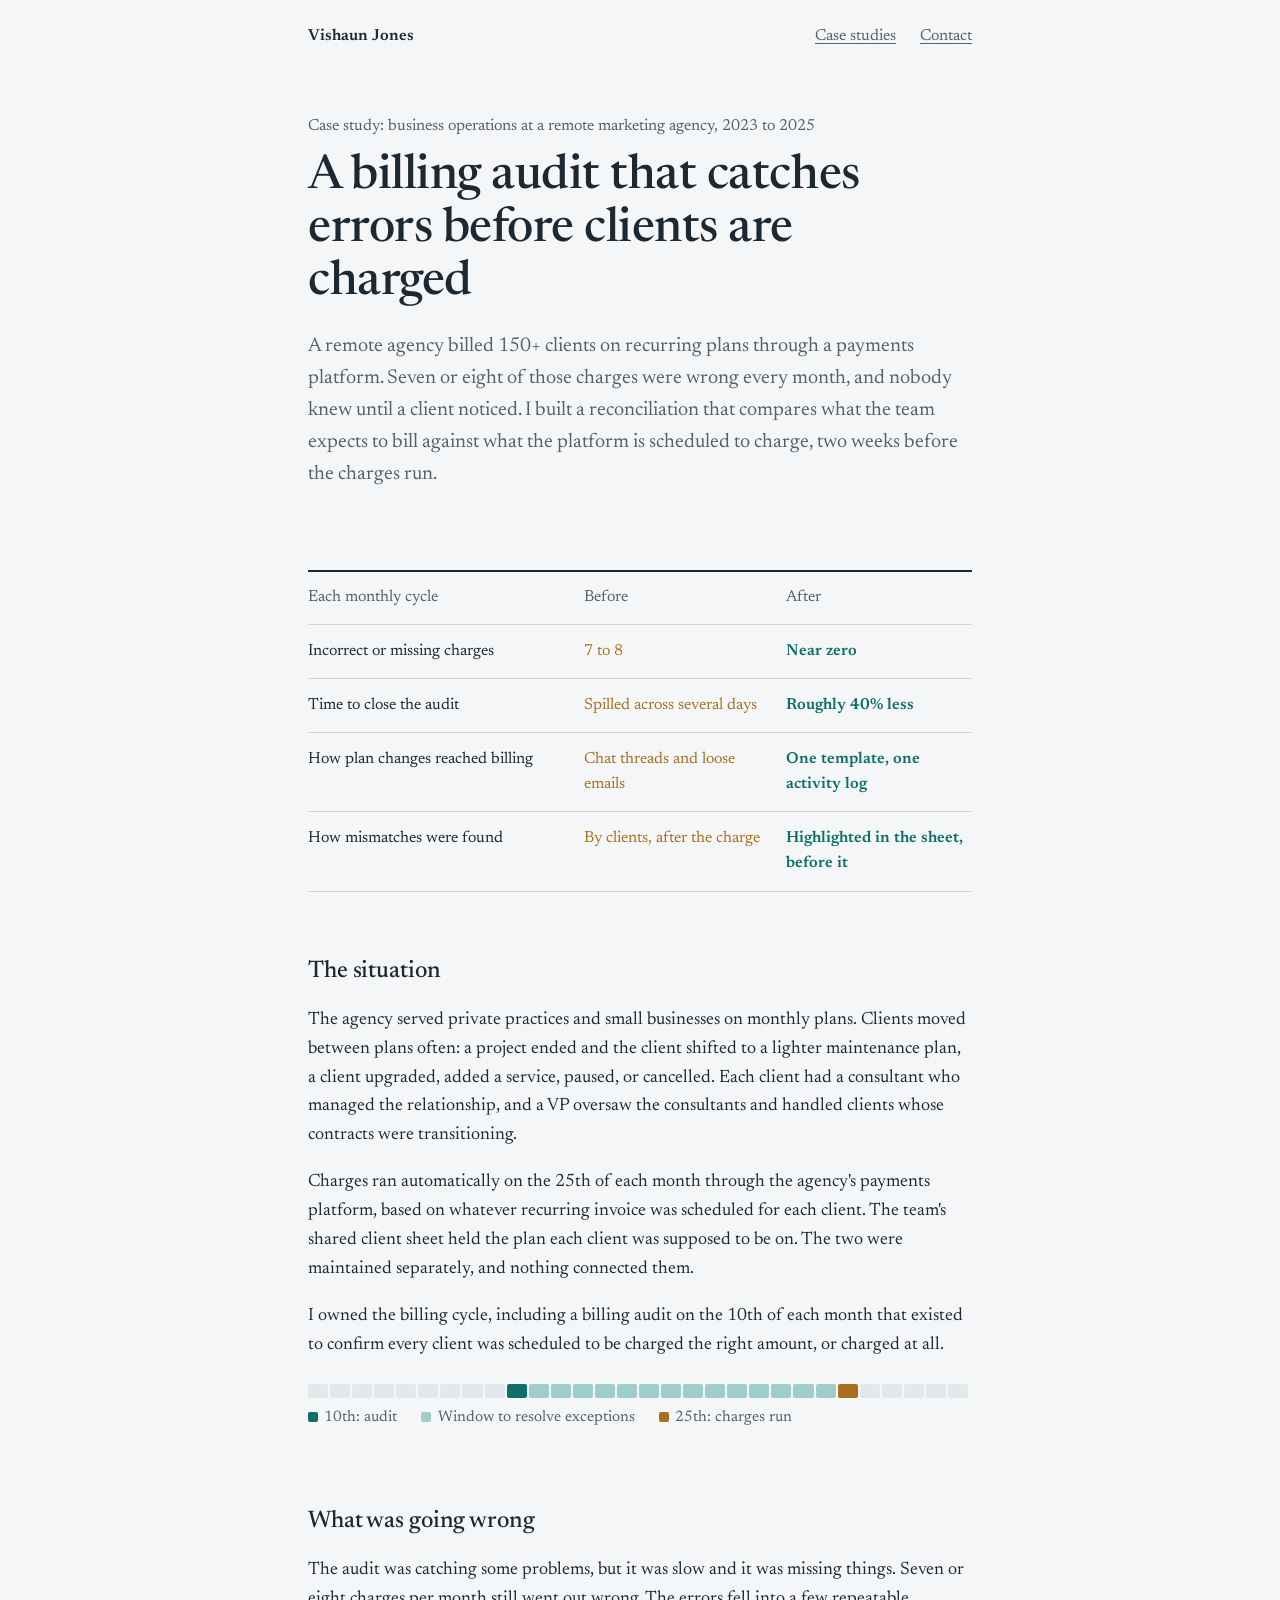
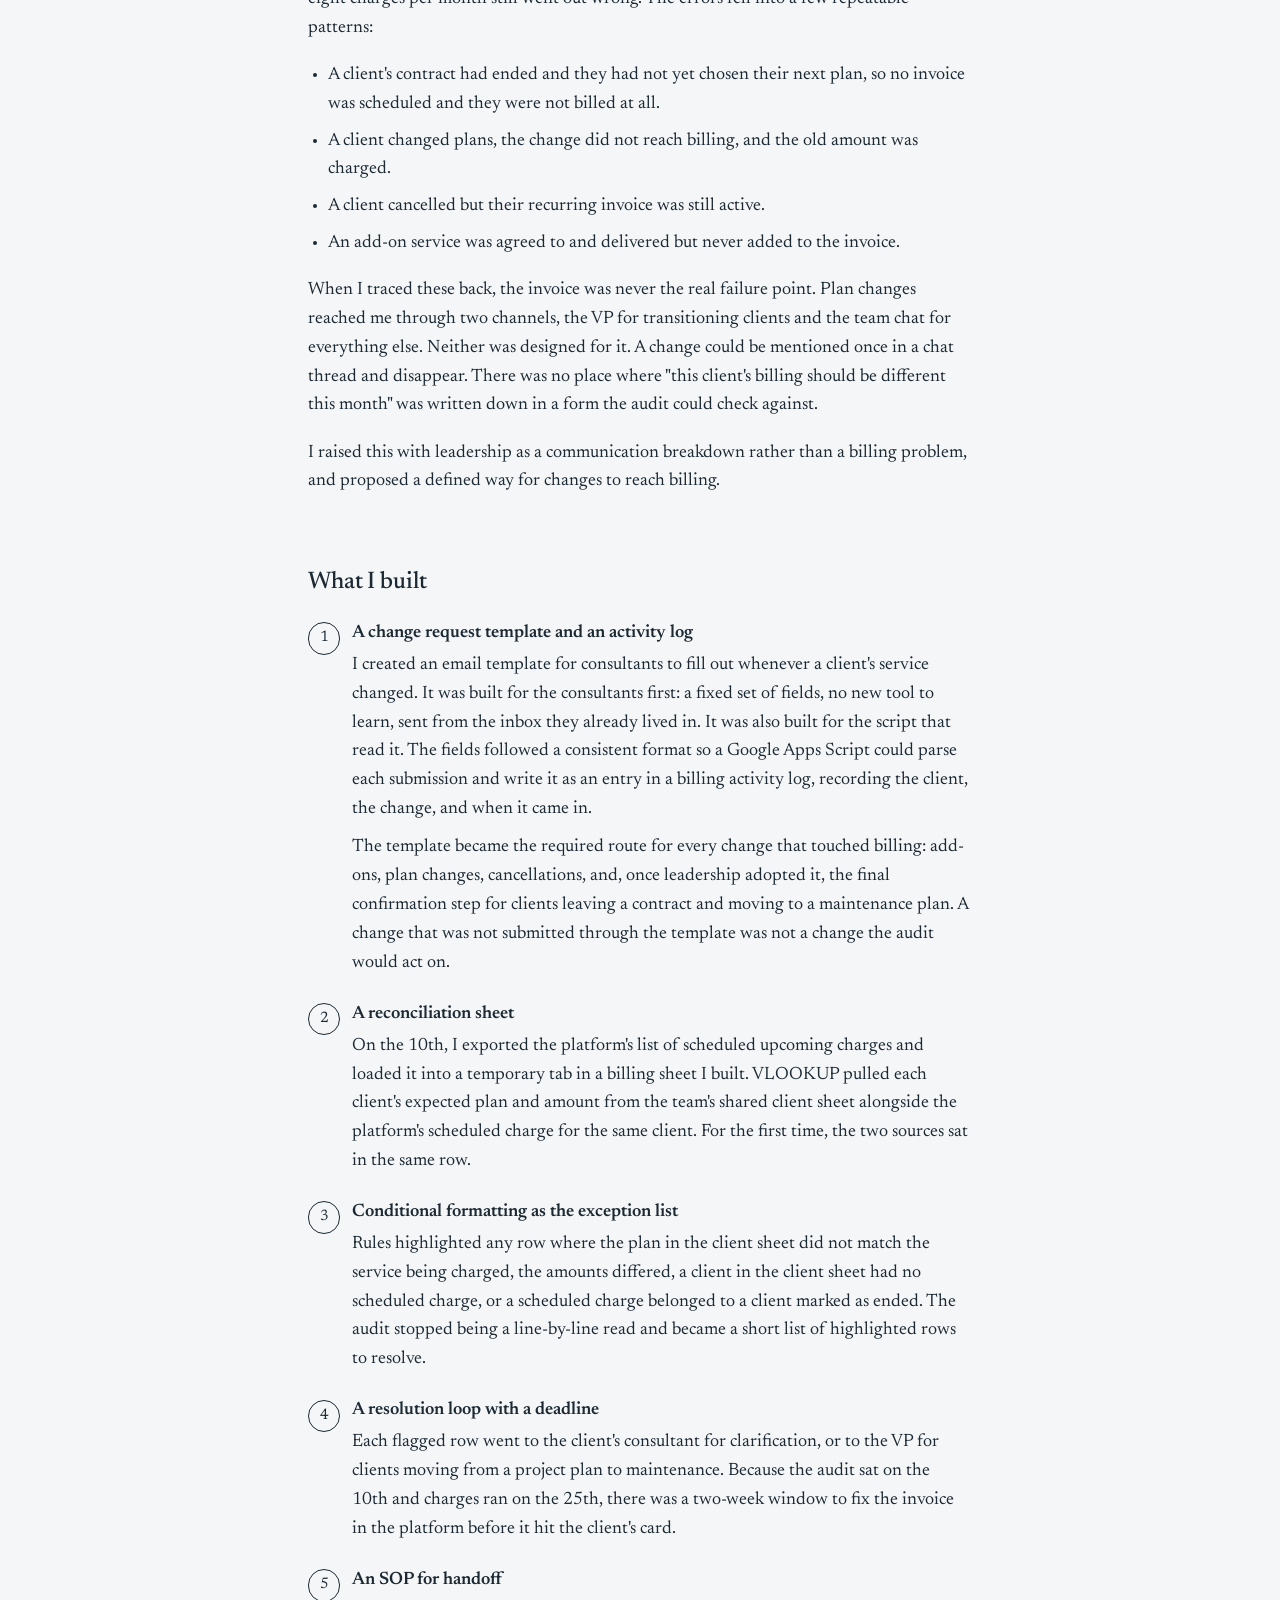
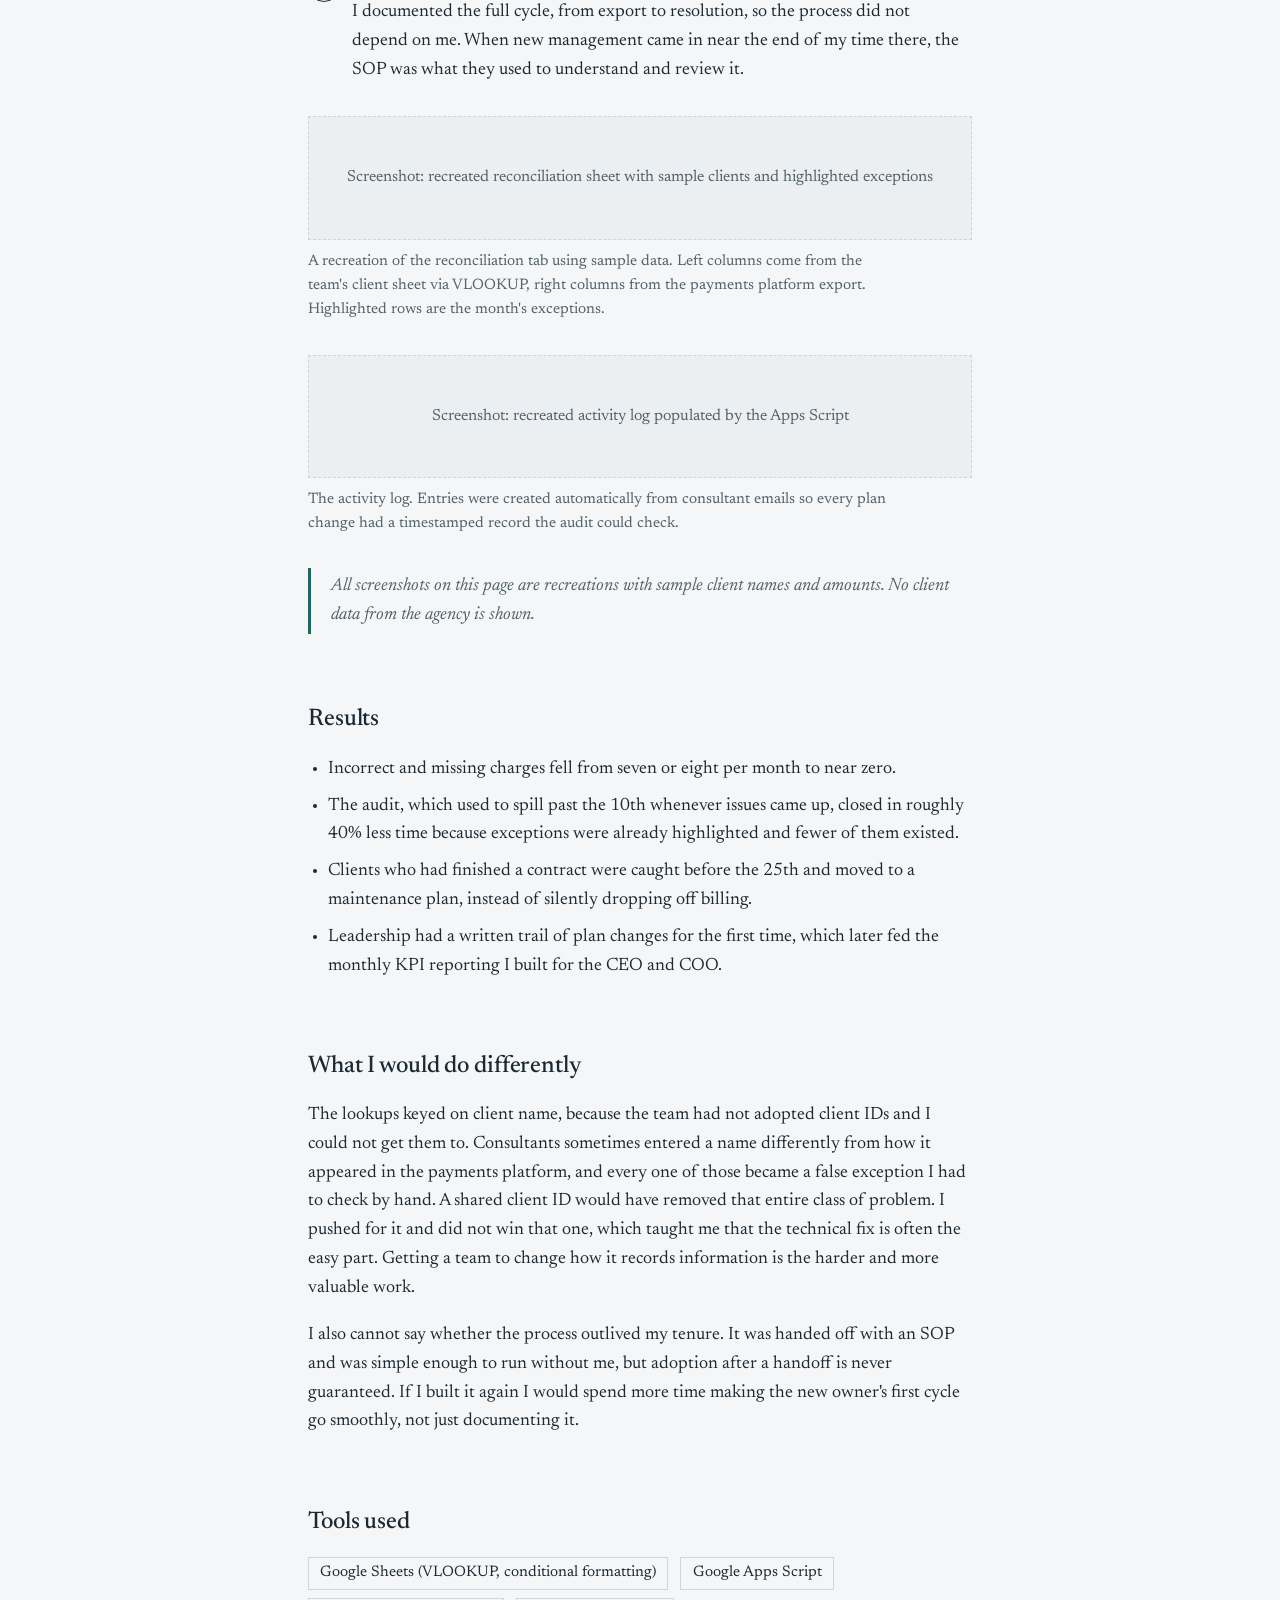
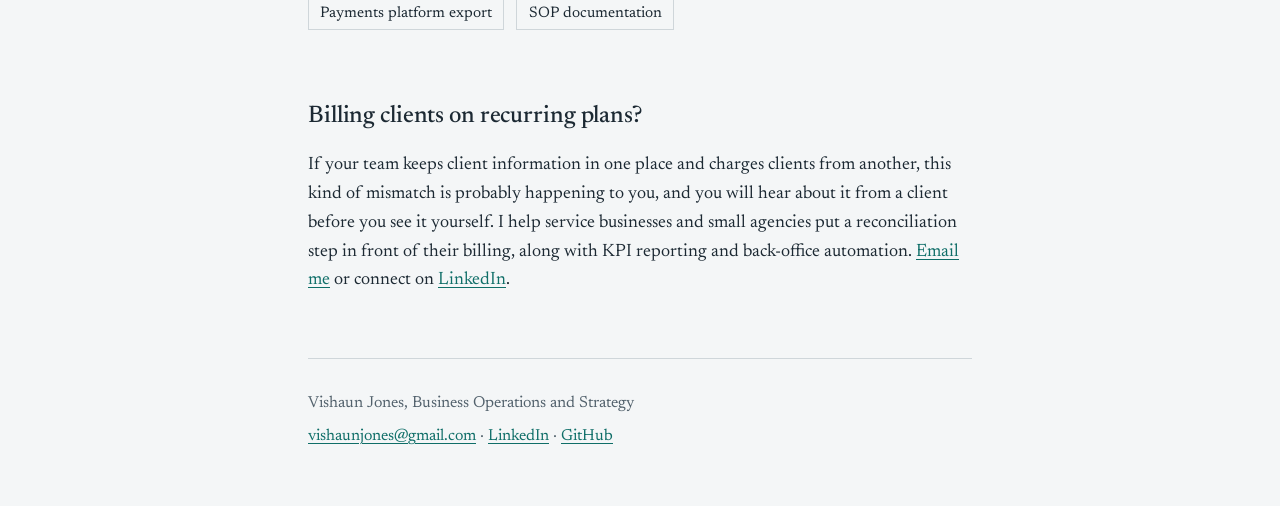
==== index.html @ 873c4aa6 "Add homepage via upload" ====
<!DOCTYPE html>
<html lang="en">
<head>
<meta charset="utf-8">
<meta name="viewport" content="width=device-width, initial-scale=1">
<title>A billing audit that catches errors before clients are charged | Vishaun Jones</title>
<meta name="description" content="How I built a monthly billing reconciliation for a remote agency with 150+ recurring clients, cutting invoice errors from seven or eight per cycle to near zero and shortening the audit by roughly 40%.">
<link rel="preconnect" href="https://fonts.googleapis.com">
<link rel="preconnect" href="https://fonts.gstatic.com" crossorigin>
<link href="https://fonts.googleapis.com/css2?family=Newsreader:ital,opsz,wght@0,6..72,400;0,6..72,500;0,6..72,600;1,6..72,400&display=swap" rel="stylesheet">
<style>
  :root {
    --paper: #f4f6f7;
    --ink: #1c2933;
    --ink-soft: #52616c;
    --rule: #cfd6da;
    --teal: #0f6e68;
    --amber: #a8701c;
    --measure: 66ch;
  }
  * { box-sizing: border-box; }
  html { background: var(--paper); }
  body {
    margin: 0; color: var(--ink);
    font-family: "Newsreader", Georgia, "Times New Roman", serif;
    font-size: 1.125rem; line-height: 1.6; -webkit-font-smoothing: antialiased;
  }
  a { color: var(--teal); text-decoration-thickness: 1px; text-underline-offset: 3px; }
  a:focus-visible { outline: 2px solid var(--teal); outline-offset: 3px; }
  .wrap { max-width: 44rem; margin: 0 auto; padding: 0 1.25rem; }

  header.site { display: flex; justify-content: space-between; align-items: baseline; padding: 1.5rem 0 0; font-size: 1rem; }
  header.site .name { font-weight: 600; color: var(--ink); text-decoration: none; }
  header.site nav a { margin-left: 1.25rem; color: var(--ink-soft); }

  .hero { padding: 4rem 0 2.5rem; }
  .hero .kicker { color: var(--ink-soft); margin: 0 0 .75rem; font-size: 1rem; }
  h1 { font-size: clamp(2rem, 5vw, 3rem); line-height: 1.1; font-weight: 500; letter-spacing: -0.01em; margin: 0 0 1.25rem; max-width: 20ch; }
  .hero .lede { font-size: 1.25rem; color: var(--ink-soft); margin: 0; max-width: var(--measure); }

  .ledger { border-top: 2px solid var(--ink); border-bottom: 1px solid var(--rule); margin: 2.5rem 0 3.5rem; font-size: 1rem; }
  .ledger .row { display: grid; grid-template-columns: 1.4fr 1fr 1fr; gap: 1rem; padding: .85rem 0; border-top: 1px solid var(--rule); }
  .ledger .row:first-child { border-top: 0; }
  .ledger .row:first-child > span { color: var(--ink-soft); }
  .ledger .row:not(:first-child) > span:nth-child(2) { color: var(--amber); }
  .ledger .row:not(:first-child) > span:nth-child(3) { color: var(--teal); font-weight: 600; }
  .ledger .row > span:nth-child(n+2) { font-variant-numeric: tabular-nums; }

  section { padding: 0 0 2.75rem; }
  h2 { font-size: 1.5rem; font-weight: 500; letter-spacing: -0.005em; margin: 0 0 1rem; padding-top: .25rem; }
  h3 { font-size: 1.15rem; font-weight: 600; margin: 1.5rem 0 .5rem; }
  p { margin: 0 0 1.15rem; max-width: var(--measure); }
  ul { margin: 0 0 1.15rem; padding-left: 1.25rem; max-width: var(--measure); }
  li { margin-bottom: .5rem; }

  /* Month calendar strip: the audit sits two weeks ahead of the charge date */
  .month { display: grid; grid-template-columns: repeat(30, 1fr); gap: 2px; margin: 1.5rem 0 .5rem; max-width: var(--measure); }
  .month span { height: 14px; background: #e3e8eb; border-radius: 2px; }
  .month span.audit { background: var(--teal); }
  .month span.fix { background: #9fcdc9; }
  .month span.charge { background: var(--amber); }
  .month-key { display: flex; gap: 1.5rem; font-size: .95rem; color: var(--ink-soft); margin-bottom: 1.5rem; flex-wrap: wrap; }
  .month-key i { display: inline-block; width: 10px; height: 10px; border-radius: 2px; margin-right: .4rem; vertical-align: middle; }

  .steps { counter-reset: step; list-style: none; padding: 0; max-width: var(--measure); }
  .steps li { counter-increment: step; position: relative; padding-left: 2.75rem; margin-bottom: 1.4rem; }
  .steps li::before {
    content: counter(step); position: absolute; left: 0; top: .2rem;
    width: 1.9rem; height: 1.9rem; border-radius: 50%;
    border: 1px solid var(--ink); color: var(--ink); font-size: .95rem;
    display: grid; place-items: center;
  }
  .steps li strong { display: block; font-weight: 600; margin-bottom: .2rem; }

  figure { margin: 2rem 0; max-width: 100%; }
  figure img { width: 100%; height: auto; border: 1px solid var(--rule); display: block; }
  figure .placeholder {
    border: 1px dashed var(--rule); background: #eceff1; color: var(--ink-soft);
    padding: 3rem 1.5rem; text-align: center; font-size: 1rem;
  }
  figcaption { font-size: .95rem; color: var(--ink-soft); margin-top: .6rem; max-width: var(--measure); }

  aside.note { border-left: 3px solid var(--teal); padding: .25rem 0 .25rem 1.25rem; color: var(--ink-soft); font-style: italic; margin: 0 0 1.15rem; max-width: var(--measure); }

  .tools { display: flex; flex-wrap: wrap; gap: .5rem .75rem; padding: 0; list-style: none; }
  .tools li { border: 1px solid var(--rule); padding: .2rem .7rem; font-size: .95rem; margin: 0; }

  footer.site { border-top: 1px solid var(--rule); padding: 2rem 0 3rem; font-size: 1rem; color: var(--ink-soft); }
  footer.site p { margin-bottom: .5rem; }

  @media (max-width: 560px) {
    .ledger .row { grid-template-columns: 1fr; gap: .15rem; }
    .ledger .row:first-child { display: none; }
    .ledger .row > span:nth-child(2)::before { content: "Before: "; color: var(--ink-soft); }
    .ledger .row > span:nth-child(3)::before { content: "After: "; color: var(--ink-soft); font-weight: 400; }
  }
  @media (prefers-reduced-motion: reduce) { * { transition: none !important; } }
</style>
</head>
<body>
<div class="wrap">

  <header class="site">
    <a class="name" href="/">Vishaun Jones</a>
    <nav>
      <a href="/case-studies/">Case studies</a>
      <a href="mailto:vishaunjones@gmail.com">Contact</a>
    </nav>
  </header>

  <main>
    <div class="hero">
      <p class="kicker">Case study: business operations at a remote marketing agency, 2023 to 2025</p>
      <h1>A billing audit that catches errors before clients are charged</h1>
      <p class="lede">A remote agency billed 150+ clients on recurring plans through a payments platform. Seven or eight of those charges were wrong every month, and nobody knew until a client noticed. I built a reconciliation that compares what the team expects to bill against what the platform is scheduled to charge, two weeks before the charges run.</p>
    </div>

    <div class="ledger" aria-label="Before and after summary">
      <div class="row"><span>Each monthly cycle</span><span>Before</span><span>After</span></div>
      <div class="row"><span>Incorrect or missing charges</span><span>7 to 8</span><span>Near zero</span></div>
      <div class="row"><span>Time to close the audit</span><span>Spilled across several days</span><span>Roughly 40% less</span></div>
      <div class="row"><span>How plan changes reached billing</span><span>Chat threads and loose emails</span><span>One template, one activity log</span></div>
      <div class="row"><span>How mismatches were found</span><span>By clients, after the charge</span><span>Highlighted in the sheet, before it</span></div>
    </div>

    <section id="context">
      <h2>The situation</h2>
      <p>The agency served private practices and small businesses on monthly plans. Clients moved between plans often: a project ended and the client shifted to a lighter maintenance plan, a client upgraded, added a service, paused, or cancelled. Each client had a consultant who managed the relationship, and a VP oversaw the consultants and handled clients whose contracts were transitioning.</p>
      <p>Charges ran automatically on the 25th of each month through the agency's payments platform, based on whatever recurring invoice was scheduled for each client. The team's shared client sheet held the plan each client was supposed to be on. The two were maintained separately, and nothing connected them.</p>
      <p>I owned the billing cycle, including a billing audit on the 10th of each month that existed to confirm every client was scheduled to be charged the right amount, or charged at all.</p>

      <div class="month" aria-hidden="true">
        <span></span><span></span><span></span><span></span><span></span><span></span><span></span><span></span><span></span>
        <span class="audit"></span>
        <span class="fix"></span><span class="fix"></span><span class="fix"></span><span class="fix"></span><span class="fix"></span><span class="fix"></span><span class="fix"></span><span class="fix"></span><span class="fix"></span><span class="fix"></span><span class="fix"></span><span class="fix"></span><span class="fix"></span><span class="fix"></span>
        <span class="charge"></span>
        <span></span><span></span><span></span><span></span><span></span>
      </div>
      <div class="month-key">
        <span><i style="background:var(--teal)"></i>10th: audit</span>
        <span><i style="background:#9fcdc9"></i>Window to resolve exceptions</span>
        <span><i style="background:var(--amber)"></i>25th: charges run</span>
      </div>
    </section>

    <section id="problem">
      <h2>What was going wrong</h2>
      <p>The audit was catching some problems, but it was slow and it was missing things. Seven or eight charges per month still went out wrong. The errors fell into a few repeatable patterns:</p>
      <ul>
        <li>A client's contract had ended and they had not yet chosen their next plan, so no invoice was scheduled and they were not billed at all.</li>
        <li>A client changed plans, the change did not reach billing, and the old amount was charged.</li>
        <li>A client cancelled but their recurring invoice was still active.</li>
        <li>An add-on service was agreed to and delivered but never added to the invoice.</li>
      </ul>
      <p>When I traced these back, the invoice was never the real failure point. Plan changes reached me through two channels, the VP for transitioning clients and the team chat for everything else. Neither was designed for it. A change could be mentioned once in a chat thread and disappear. There was no place where "this client's billing should be different this month" was written down in a form the audit could check against.</p>
      <p>I raised this with leadership as a communication breakdown rather than a billing problem, and proposed a defined way for changes to reach billing.</p>
    </section>

    <section id="approach">
      <h2>What I built</h2>
      <ol class="steps">
        <li>
          <strong>A change request template and an activity log</strong>
          I created an email template for consultants to fill out whenever a client's service changed. It was built for the consultants first: a fixed set of fields, no new tool to learn, sent from the inbox they already lived in. It was also built for the script that read it. The fields followed a consistent format so a Google Apps Script could parse each submission and write it as an entry in a billing activity log, recording the client, the change, and when it came in.
          <p style="margin-top:.6rem">The template became the required route for every change that touched billing: add-ons, plan changes, cancellations, and, once leadership adopted it, the final confirmation step for clients leaving a contract and moving to a maintenance plan. A change that was not submitted through the template was not a change the audit would act on.</p>
        </li>
        <li>
          <strong>A reconciliation sheet</strong>
          On the 10th, I exported the platform's list of scheduled upcoming charges and loaded it into a temporary tab in a billing sheet I built. VLOOKUP pulled each client's expected plan and amount from the team's shared client sheet alongside the platform's scheduled charge for the same client. For the first time, the two sources sat in the same row.
        </li>
        <li>
          <strong>Conditional formatting as the exception list</strong>
          Rules highlighted any row where the plan in the client sheet did not match the service being charged, the amounts differed, a client in the client sheet had no scheduled charge, or a scheduled charge belonged to a client marked as ended. The audit stopped being a line-by-line read and became a short list of highlighted rows to resolve.
        </li>
        <li>
          <strong>A resolution loop with a deadline</strong>
          Each flagged row went to the client's consultant for clarification, or to the VP for clients moving from a project plan to maintenance. Because the audit sat on the 10th and charges ran on the 25th, there was a two-week window to fix the invoice in the platform before it hit the client's card.
        </li>
        <li>
          <strong>An SOP for handoff</strong>
          I documented the full cycle, from export to resolution, so the process did not depend on me. When new management came in near the end of my time there, the SOP was what they used to understand and review it.
        </li>
      </ol>

      <figure>
        <!-- Replace the placeholder div with: <img src="images/reconciliation-sheet.png" alt="Recreated billing reconciliation sheet showing expected plan and amount beside the scheduled charge, with three mismatched rows highlighted"> -->
        <div class="placeholder">Screenshot: recreated reconciliation sheet with sample clients and highlighted exceptions</div>
        <figcaption>A recreation of the reconciliation tab using sample data. Left columns come from the team's client sheet via VLOOKUP, right columns from the payments platform export. Highlighted rows are the month's exceptions.</figcaption>
      </figure>

      <figure>
        <!-- Replace the placeholder div with: <img src="images/activity-log.png" alt="Recreated billing activity log with entries generated from consultant emails"> -->
        <div class="placeholder">Screenshot: recreated activity log populated by the Apps Script</div>
        <figcaption>The activity log. Entries were created automatically from consultant emails so every plan change had a timestamped record the audit could check.</figcaption>
      </figure>

      <aside class="note">All screenshots on this page are recreations with sample client names and amounts. No client data from the agency is shown.</aside>
    </section>

    <section id="results">
      <h2>Results</h2>
      <ul>
        <li>Incorrect and missing charges fell from seven or eight per month to near zero.</li>
        <li>The audit, which used to spill past the 10th whenever issues came up, closed in roughly 40% less time because exceptions were already highlighted and fewer of them existed.</li>
        <li>Clients who had finished a contract were caught before the 25th and moved to a maintenance plan, instead of silently dropping off billing.</li>
        <li>Leadership had a written trail of plan changes for the first time, which later fed the monthly KPI reporting I built for the CEO and COO.</li>
      </ul>
    </section>

    <section id="lessons">
      <h2>What I would do differently</h2>
      <p>The lookups keyed on client name, because the team had not adopted client IDs and I could not get them to. Consultants sometimes entered a name differently from how it appeared in the payments platform, and every one of those became a false exception I had to check by hand. A shared client ID would have removed that entire class of problem. I pushed for it and did not win that one, which taught me that the technical fix is often the easy part. Getting a team to change how it records information is the harder and more valuable work.</p>
      <p>I also cannot say whether the process outlived my tenure. It was handed off with an SOP and was simple enough to run without me, but adoption after a handoff is never guaranteed. If I built it again I would spend more time making the new owner's first cycle go smoothly, not just documenting it.</p>
    </section>

    <section id="tools">
      <h2>Tools used</h2>
      <ul class="tools">
        <li>Google Sheets (VLOOKUP, conditional formatting)</li>
        <li>Google Apps Script</li>
        <li>Payments platform export</li>
        <li>SOP documentation</li>
      </ul>
    </section>

    <section id="apply">
      <h2>Billing clients on recurring plans?</h2>
      <p>If your team keeps client information in one place and charges clients from another, this kind of mismatch is probably happening to you, and you will hear about it from a client before you see it yourself. I help service businesses and small agencies put a reconciliation step in front of their billing, along with KPI reporting and back-office automation. <a href="mailto:vishaunjones@gmail.com">Email me</a> or connect on <a href="https://linkedin.com/in/vishaunjones">LinkedIn</a>.</p>
    </section>
  </main>

  <footer class="site">
    <p>Vishaun Jones, Business Operations and Strategy</p>
    <p><a href="mailto:vishaunjones@gmail.com">vishaunjones@gmail.com</a> &middot; <a href="https://linkedin.com/in/vishaunjones">LinkedIn</a> &middot; <a href="https://github.com/vishaunj">GitHub</a></p>
  </footer>

</div>
</body>
</html>
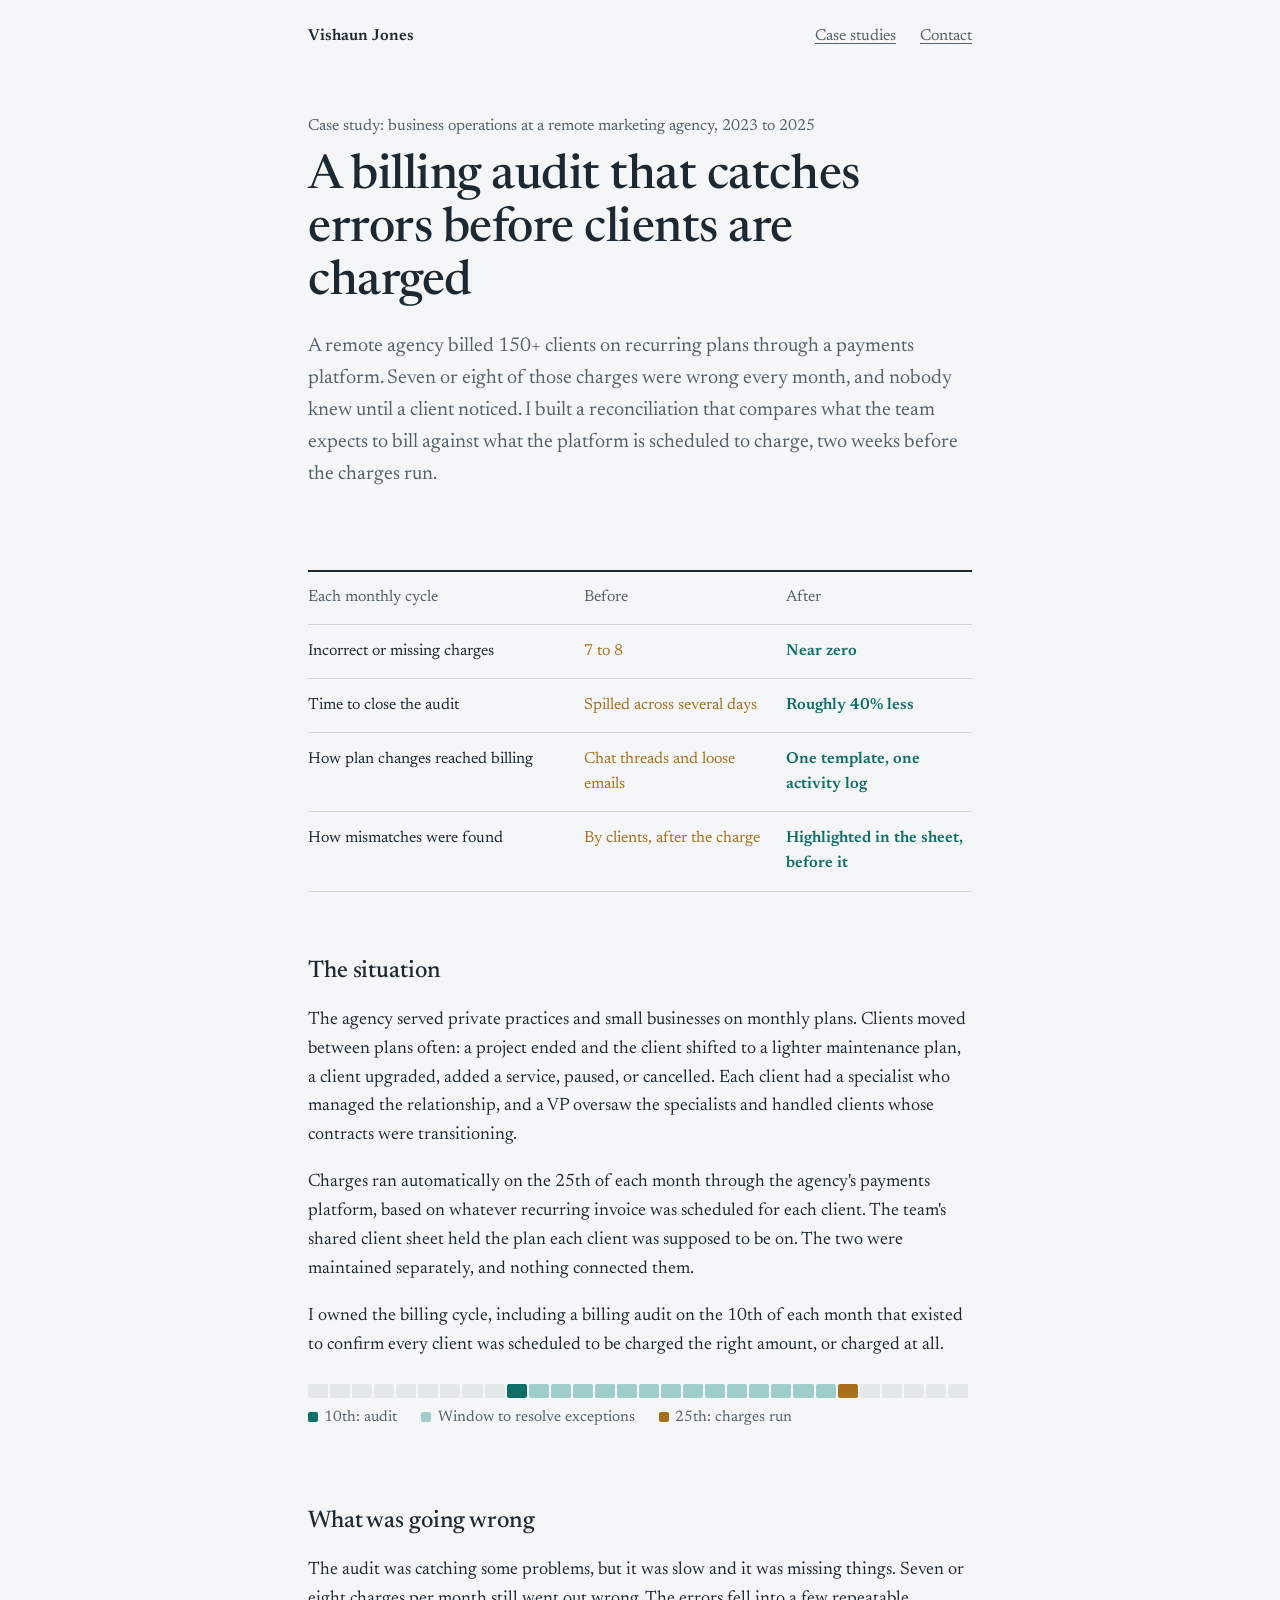
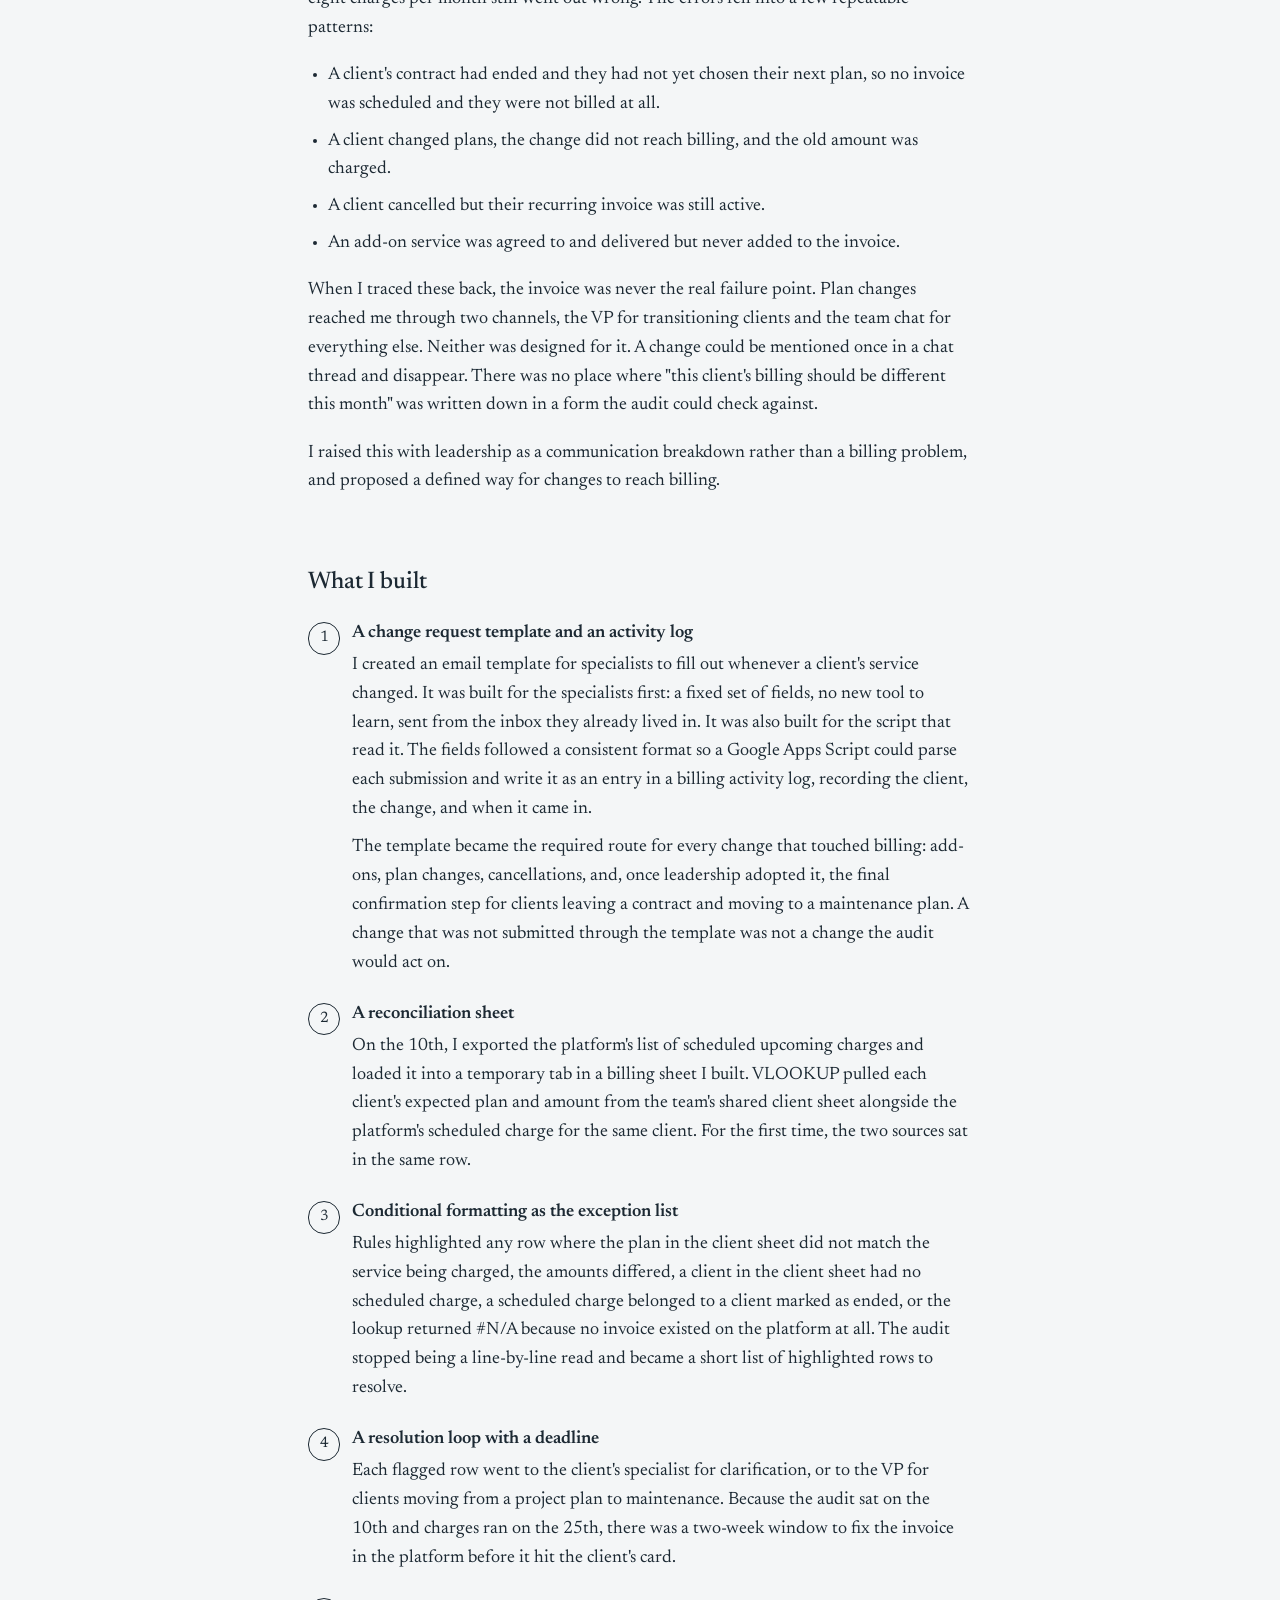
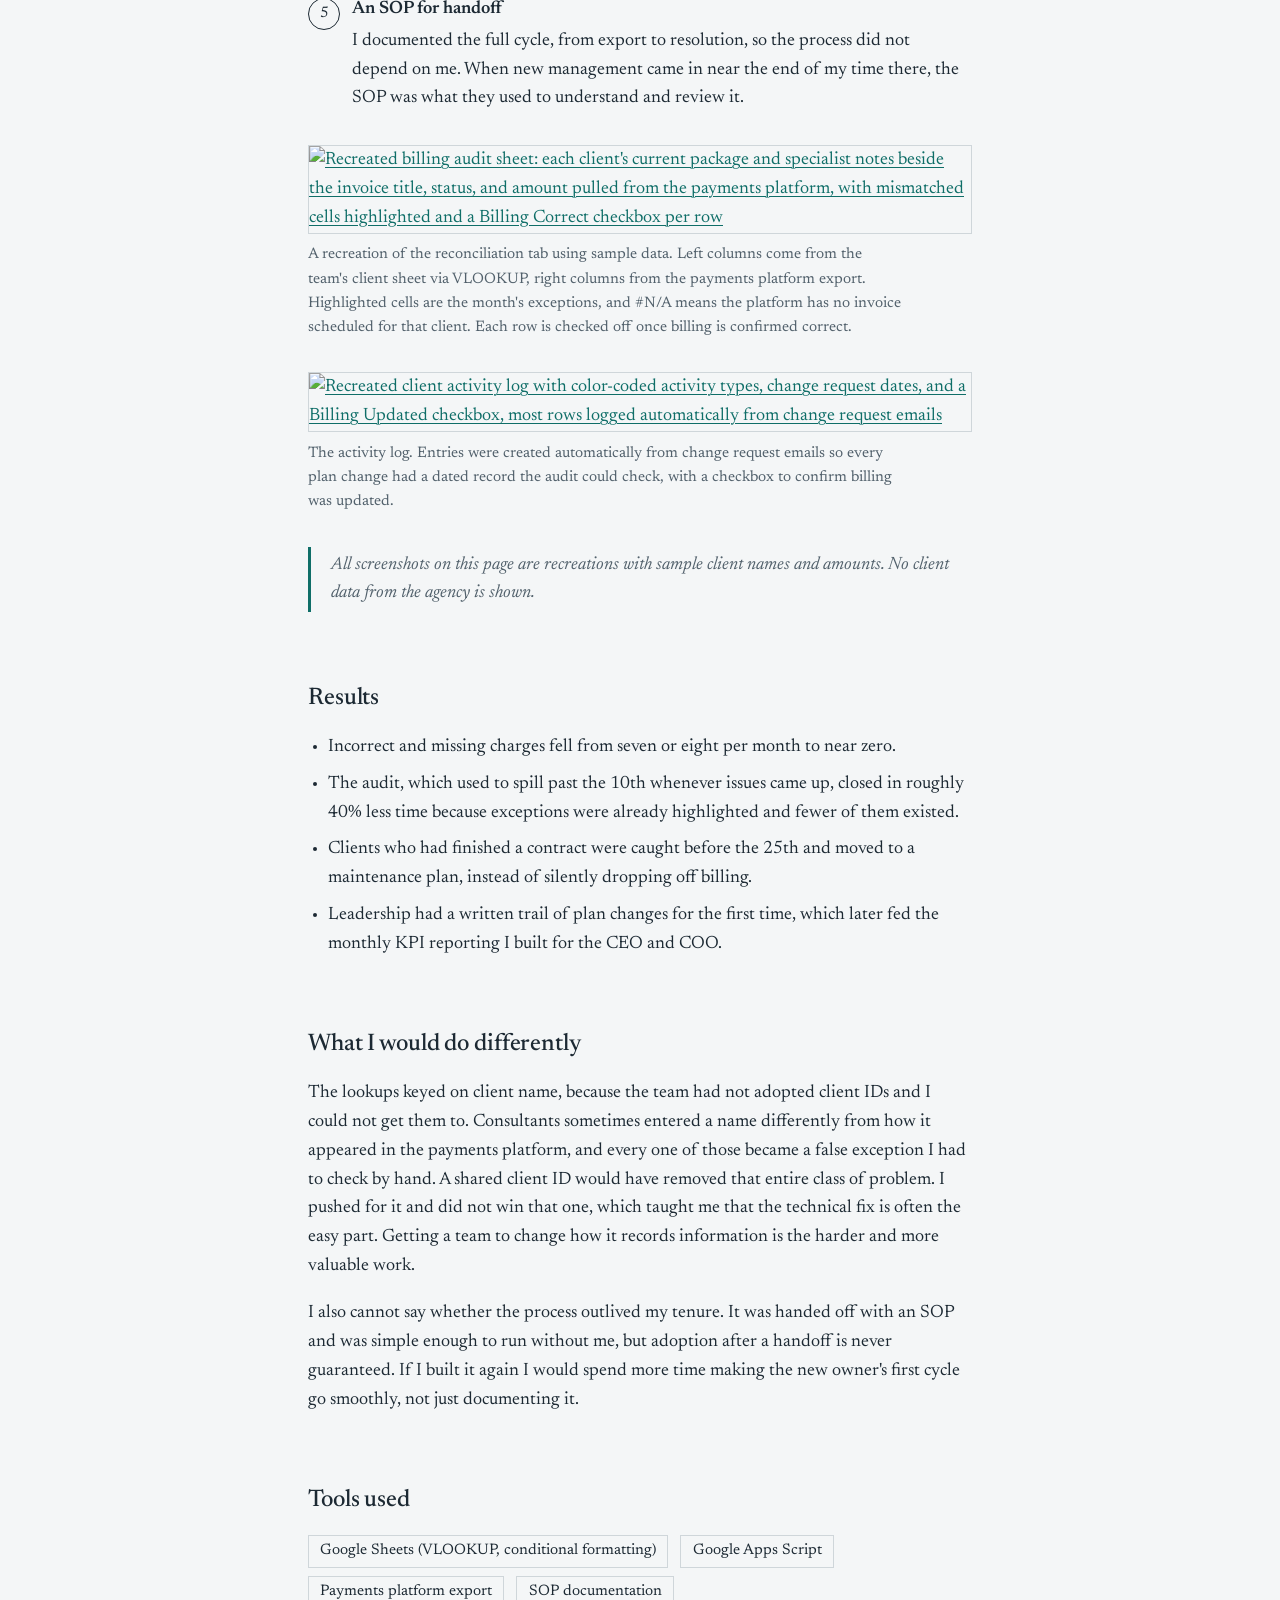
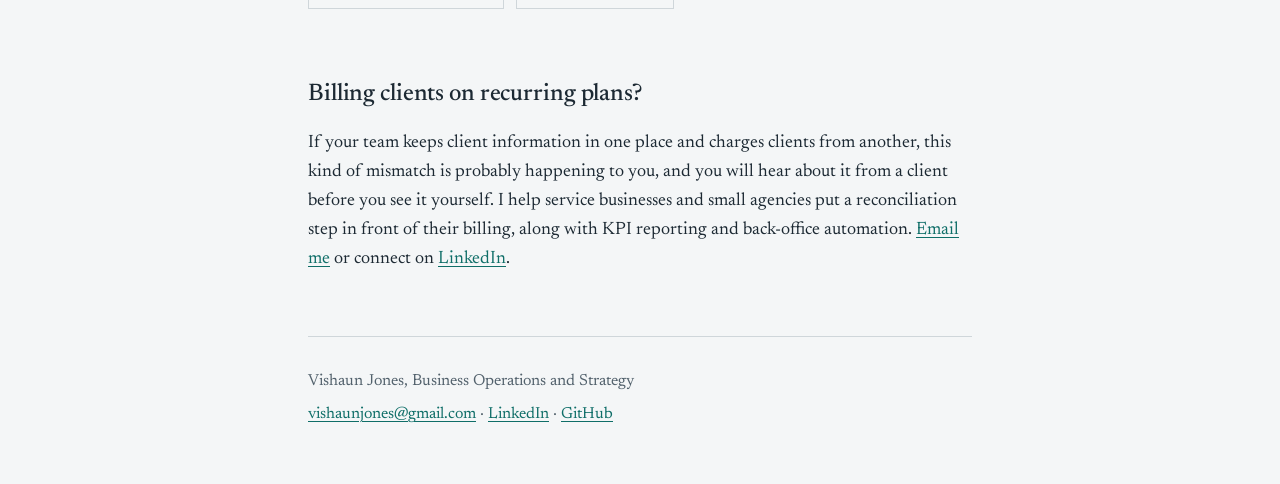
==== commit e4d0077d: "Update case study with screenshots" ====
--- a/index.html
+++ b/index.html
@@ -73,7 +73,7 @@
   .steps li strong { display: block; font-weight: 600; margin-bottom: .2rem; }
 
   figure { margin: 2rem 0; max-width: 100%; }
-  figure img { width: 100%; height: auto; border: 1px solid var(--rule); display: block; }
+  figure a { display:block; } figure img { width: 100%; height: auto; border: 1px solid var(--rule); display: block; }
   figure .placeholder {
     border: 1px dashed var(--rule); background: #eceff1; color: var(--ink-soft);
     padding: 3rem 1.5rem; text-align: center; font-size: 1rem;
@@ -125,7 +125,7 @@
 
     <section id="context">
       <h2>The situation</h2>
-      <p>The agency served private practices and small businesses on monthly plans. Clients moved between plans often: a project ended and the client shifted to a lighter maintenance plan, a client upgraded, added a service, paused, or cancelled. Each client had a consultant who managed the relationship, and a VP oversaw the consultants and handled clients whose contracts were transitioning.</p>
+      <p>The agency served private practices and small businesses on monthly plans. Clients moved between plans often: a project ended and the client shifted to a lighter maintenance plan, a client upgraded, added a service, paused, or cancelled. Each client had a specialist who managed the relationship, and a VP oversaw the specialists and handled clients whose contracts were transitioning.</p>
       <p>Charges ran automatically on the 25th of each month through the agency's payments platform, based on whatever recurring invoice was scheduled for each client. The team's shared client sheet held the plan each client was supposed to be on. The two were maintained separately, and nothing connected them.</p>
       <p>I owned the billing cycle, including a billing audit on the 10th of each month that existed to confirm every client was scheduled to be charged the right amount, or charged at all.</p>
 
@@ -161,7 +161,7 @@
       <ol class="steps">
         <li>
           <strong>A change request template and an activity log</strong>
-          I created an email template for consultants to fill out whenever a client's service changed. It was built for the consultants first: a fixed set of fields, no new tool to learn, sent from the inbox they already lived in. It was also built for the script that read it. The fields followed a consistent format so a Google Apps Script could parse each submission and write it as an entry in a billing activity log, recording the client, the change, and when it came in.
+          I created an email template for specialists to fill out whenever a client's service changed. It was built for the specialists first: a fixed set of fields, no new tool to learn, sent from the inbox they already lived in. It was also built for the script that read it. The fields followed a consistent format so a Google Apps Script could parse each submission and write it as an entry in a billing activity log, recording the client, the change, and when it came in.
           <p style="margin-top:.6rem">The template became the required route for every change that touched billing: add-ons, plan changes, cancellations, and, once leadership adopted it, the final confirmation step for clients leaving a contract and moving to a maintenance plan. A change that was not submitted through the template was not a change the audit would act on.</p>
         </li>
         <li>
@@ -170,11 +170,11 @@
         </li>
         <li>
           <strong>Conditional formatting as the exception list</strong>
-          Rules highlighted any row where the plan in the client sheet did not match the service being charged, the amounts differed, a client in the client sheet had no scheduled charge, or a scheduled charge belonged to a client marked as ended. The audit stopped being a line-by-line read and became a short list of highlighted rows to resolve.
+          Rules highlighted any row where the plan in the client sheet did not match the service being charged, the amounts differed, a client in the client sheet had no scheduled charge, a scheduled charge belonged to a client marked as ended, or the lookup returned #N/A because no invoice existed on the platform at all. The audit stopped being a line-by-line read and became a short list of highlighted rows to resolve.
         </li>
         <li>
           <strong>A resolution loop with a deadline</strong>
-          Each flagged row went to the client's consultant for clarification, or to the VP for clients moving from a project plan to maintenance. Because the audit sat on the 10th and charges ran on the 25th, there was a two-week window to fix the invoice in the platform before it hit the client's card.
+          Each flagged row went to the client's specialist for clarification, or to the VP for clients moving from a project plan to maintenance. Because the audit sat on the 10th and charges ran on the 25th, there was a two-week window to fix the invoice in the platform before it hit the client's card.
         </li>
         <li>
           <strong>An SOP for handoff</strong>
@@ -183,15 +183,13 @@
       </ol>
 
       <figure>
-        <!-- Replace the placeholder div with: <img src="images/reconciliation-sheet.png" alt="Recreated billing reconciliation sheet showing expected plan and amount beside the scheduled charge, with three mismatched rows highlighted"> -->
-        <div class="placeholder">Screenshot: recreated reconciliation sheet with sample clients and highlighted exceptions</div>
-        <figcaption>A recreation of the reconciliation tab using sample data. Left columns come from the team's client sheet via VLOOKUP, right columns from the payments platform export. Highlighted rows are the month's exceptions.</figcaption>
+        <a href="images/reconciliation-sheet.png" target="_blank" rel="noopener"><img src="images/reconciliation-sheet.png" alt="Recreated billing audit sheet: each client's current package and specialist notes beside the invoice title, status, and amount pulled from the payments platform, with mismatched cells highlighted and a Billing Correct checkbox per row"></a>
+        <figcaption>A recreation of the reconciliation tab using sample data. Left columns come from the team's client sheet via VLOOKUP, right columns from the payments platform export. Highlighted cells are the month's exceptions, and #N/A means the platform has no invoice scheduled for that client. Each row is checked off once billing is confirmed correct.</figcaption>
       </figure>
 
       <figure>
-        <!-- Replace the placeholder div with: <img src="images/activity-log.png" alt="Recreated billing activity log with entries generated from consultant emails"> -->
-        <div class="placeholder">Screenshot: recreated activity log populated by the Apps Script</div>
-        <figcaption>The activity log. Entries were created automatically from consultant emails so every plan change had a timestamped record the audit could check.</figcaption>
+        <a href="images/activity-log.png" target="_blank" rel="noopener"><img src="images/activity-log.png" alt="Recreated client activity log with color-coded activity types, change request dates, and a Billing Updated checkbox, most rows logged automatically from change request emails"></a>
+        <figcaption>The activity log. Entries were created automatically from change request emails so every plan change had a dated record the audit could check, with a checkbox to confirm billing was updated.</figcaption>
       </figure>
 
       <aside class="note">All screenshots on this page are recreations with sample client names and amounts. No client data from the agency is shown.</aside>
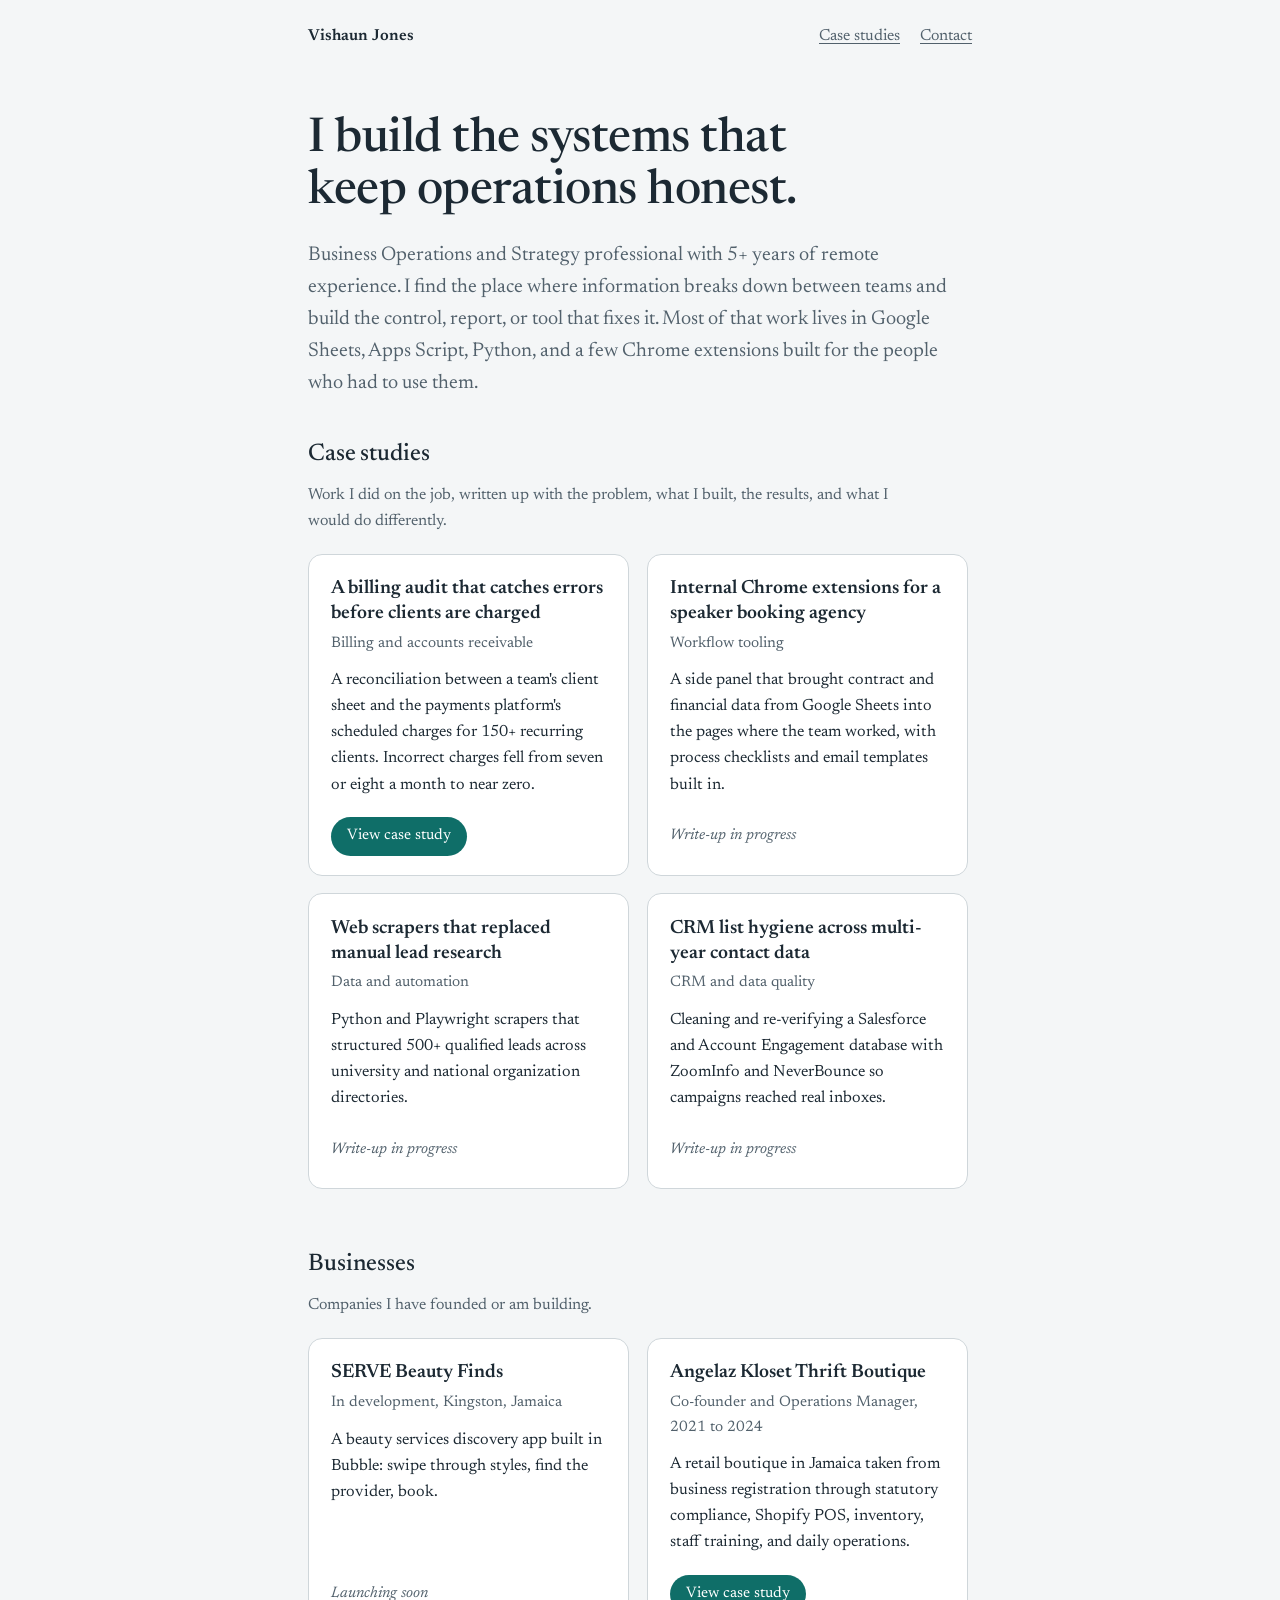
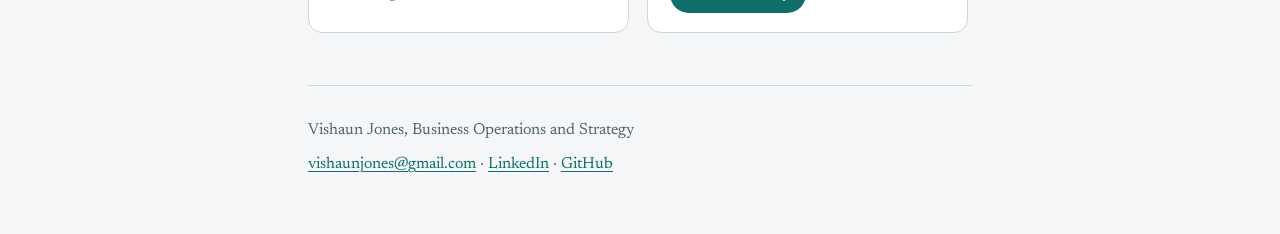
==== commit d745b1a4: "Add updated index file and universal css file" ====
--- a/index.html
+++ b/index.html
@@ -1,237 +1,38 @@
 <!DOCTYPE html>
 <html lang="en">
 <head>
-<meta charset="utf-8">
-<meta name="viewport" content="width=device-width, initial-scale=1">
-<title>A billing audit that catches errors before clients are charged | Vishaun Jones</title>
-<meta name="description" content="How I built a monthly billing reconciliation for a remote agency with 150+ recurring clients, cutting invoice errors from seven or eight per cycle to near zero and shortening the audit by roughly 40%.">
-<link rel="preconnect" href="https://fonts.googleapis.com">
-<link rel="preconnect" href="https://fonts.gstatic.com" crossorigin>
-<link href="https://fonts.googleapis.com/css2?family=Newsreader:ital,opsz,wght@0,6..72,400;0,6..72,500;0,6..72,600;1,6..72,400&display=swap" rel="stylesheet">
-<style>
-  :root {
-    --paper: #f4f6f7;
-    --ink: #1c2933;
-    --ink-soft: #52616c;
-    --rule: #cfd6da;
-    --teal: #0f6e68;
-    --amber: #a8701c;
-    --measure: 66ch;
-  }
-  * { box-sizing: border-box; }
-  html { background: var(--paper); }
-  body {
-    margin: 0; color: var(--ink);
-    font-family: "Newsreader", Georgia, "Times New Roman", serif;
-    font-size: 1.125rem; line-height: 1.6; -webkit-font-smoothing: antialiased;
-  }
-  a { color: var(--teal); text-decoration-thickness: 1px; text-underline-offset: 3px; }
-  a:focus-visible { outline: 2px solid var(--teal); outline-offset: 3px; }
-  .wrap { max-width: 44rem; margin: 0 auto; padding: 0 1.25rem; }
+<meta charset="utf-8"><meta name="viewport" content="width=device-width, initial-scale=1">
+<title>Vishaun Jones | Business Operations and Strategy</title>
+<meta name="description" content="Business Operations and Strategy professional who builds billing controls, reporting, and small automations that remove repetitive work. Case studies and projects.">
+<link rel="preconnect" href="https://fonts.googleapis.com"><link rel="preconnect" href="https://fonts.gstatic.com" crossorigin><link href="https://fonts.googleapis.com/css2?family=Newsreader:ital,opsz,wght@0,6..72,400;0,6..72,500;0,6..72,600;1,6..72,400&display=swap" rel="stylesheet"><link rel="stylesheet" href="/shared.css">
+</head>
+<body><div class="wrap">
+<header class="site"><a class="name" href="/" aria-current="page">Vishaun Jones</a><nav><a href="/case-studies/">Case studies</a><a href="/contact/">Contact</a></nav></header>
+<main>
+<div class="hero">
+<h1>I build the systems that keep operations honest.</h1>
+<p class="lede">Business Operations and Strategy professional with 5+ years of remote experience. I find the place where information breaks down between teams and build the control, report, or tool that fixes it. Most of that work lives in Google Sheets, Apps Script, Python, and a few Chrome extensions built for the people who had to use them.</p>
+</div>
 
-  header.site { display: flex; justify-content: space-between; align-items: baseline; padding: 1.5rem 0 0; font-size: 1rem; }
-  header.site .name { font-weight: 600; color: var(--ink); text-decoration: none; }
-  header.site nav a { margin-left: 1.25rem; color: var(--ink-soft); }
+<section id="case-studies">
+<h2>Case studies</h2>
+<p class="cat">Work I did on the job, written up with the problem, what I built, the results, and what I would do differently.</p>
+<ul class="cards">
+<li class="card"><h3>A billing audit that catches errors before clients are charged</h3><p class="meta">Billing and accounts receivable</p><p>A reconciliation between a team's client sheet and the payments platform's scheduled charges for 150+ recurring clients. Incorrect charges fell from seven or eight a month to near zero.</p><a class="btn" href="/case-studies/billing-reconciliation/">View case study</a></li>
+<li class="card"><h3>Internal Chrome extensions for a speaker booking agency</h3><p class="meta">Workflow tooling</p><p>A side panel that brought contract and financial data from Google Sheets into the pages where the team worked, with process checklists and email templates built in.</p><span class="soon">Write-up in progress</span></li>
+<li class="card"><h3>Web scrapers that replaced manual lead research</h3><p class="meta">Data and automation</p><p>Python and Playwright scrapers that structured 500+ qualified leads across university and national organization directories.</p><span class="soon">Write-up in progress</span></li>
+<li class="card"><h3>CRM list hygiene across multi-year contact data</h3><p class="meta">CRM and data quality</p><p>Cleaning and re-verifying a Salesforce and Account Engagement database with ZoomInfo and NeverBounce so campaigns reached real inboxes.</p><span class="soon">Write-up in progress</span></li>
+</ul>
+</section>
 
-  .hero { padding: 4rem 0 2.5rem; }
-  .hero .kicker { color: var(--ink-soft); margin: 0 0 .75rem; font-size: 1rem; }
-  h1 { font-size: clamp(2rem, 5vw, 3rem); line-height: 1.1; font-weight: 500; letter-spacing: -0.01em; margin: 0 0 1.25rem; max-width: 20ch; }
-  .hero .lede { font-size: 1.25rem; color: var(--ink-soft); margin: 0; max-width: var(--measure); }
-
-  .ledger { border-top: 2px solid var(--ink); border-bottom: 1px solid var(--rule); margin: 2.5rem 0 3.5rem; font-size: 1rem; }
-  .ledger .row { display: grid; grid-template-columns: 1.4fr 1fr 1fr; gap: 1rem; padding: .85rem 0; border-top: 1px solid var(--rule); }
-  .ledger .row:first-child { border-top: 0; }
-  .ledger .row:first-child > span { color: var(--ink-soft); }
-  .ledger .row:not(:first-child) > span:nth-child(2) { color: var(--amber); }
-  .ledger .row:not(:first-child) > span:nth-child(3) { color: var(--teal); font-weight: 600; }
-  .ledger .row > span:nth-child(n+2) { font-variant-numeric: tabular-nums; }
-
-  section { padding: 0 0 2.75rem; }
-  h2 { font-size: 1.5rem; font-weight: 500; letter-spacing: -0.005em; margin: 0 0 1rem; padding-top: .25rem; }
-  h3 { font-size: 1.15rem; font-weight: 600; margin: 1.5rem 0 .5rem; }
-  p { margin: 0 0 1.15rem; max-width: var(--measure); }
-  ul { margin: 0 0 1.15rem; padding-left: 1.25rem; max-width: var(--measure); }
-  li { margin-bottom: .5rem; }
-
-  /* Month calendar strip: the audit sits two weeks ahead of the charge date */
-  .month { display: grid; grid-template-columns: repeat(30, 1fr); gap: 2px; margin: 1.5rem 0 .5rem; max-width: var(--measure); }
-  .month span { height: 14px; background: #e3e8eb; border-radius: 2px; }
-  .month span.audit { background: var(--teal); }
-  .month span.fix { background: #9fcdc9; }
-  .month span.charge { background: var(--amber); }
-  .month-key { display: flex; gap: 1.5rem; font-size: .95rem; color: var(--ink-soft); margin-bottom: 1.5rem; flex-wrap: wrap; }
-  .month-key i { display: inline-block; width: 10px; height: 10px; border-radius: 2px; margin-right: .4rem; vertical-align: middle; }
-
-  .steps { counter-reset: step; list-style: none; padding: 0; max-width: var(--measure); }
-  .steps li { counter-increment: step; position: relative; padding-left: 2.75rem; margin-bottom: 1.4rem; }
-  .steps li::before {
-    content: counter(step); position: absolute; left: 0; top: .2rem;
-    width: 1.9rem; height: 1.9rem; border-radius: 50%;
-    border: 1px solid var(--ink); color: var(--ink); font-size: .95rem;
-    display: grid; place-items: center;
-  }
-  .steps li strong { display: block; font-weight: 600; margin-bottom: .2rem; }
-
-  figure { margin: 2rem 0; max-width: 100%; }
-  figure a { display:block; } figure img { width: 100%; height: auto; border: 1px solid var(--rule); display: block; }
-  figure .placeholder {
-    border: 1px dashed var(--rule); background: #eceff1; color: var(--ink-soft);
-    padding: 3rem 1.5rem; text-align: center; font-size: 1rem;
-  }
-  figcaption { font-size: .95rem; color: var(--ink-soft); margin-top: .6rem; max-width: var(--measure); }
-
-  aside.note { border-left: 3px solid var(--teal); padding: .25rem 0 .25rem 1.25rem; color: var(--ink-soft); font-style: italic; margin: 0 0 1.15rem; max-width: var(--measure); }
-
-  .tools { display: flex; flex-wrap: wrap; gap: .5rem .75rem; padding: 0; list-style: none; }
-  .tools li { border: 1px solid var(--rule); padding: .2rem .7rem; font-size: .95rem; margin: 0; }
-
-  footer.site { border-top: 1px solid var(--rule); padding: 2rem 0 3rem; font-size: 1rem; color: var(--ink-soft); }
-  footer.site p { margin-bottom: .5rem; }
-
-  @media (max-width: 560px) {
-    .ledger .row { grid-template-columns: 1fr; gap: .15rem; }
-    .ledger .row:first-child { display: none; }
-    .ledger .row > span:nth-child(2)::before { content: "Before: "; color: var(--ink-soft); }
-    .ledger .row > span:nth-child(3)::before { content: "After: "; color: var(--ink-soft); font-weight: 400; }
-  }
-  @media (prefers-reduced-motion: reduce) { * { transition: none !important; } }
-</style>
-</head>
-<body>
-<div class="wrap">
-
-  <header class="site">
-    <a class="name" href="/">Vishaun Jones</a>
-    <nav>
-      <a href="/case-studies/">Case studies</a>
-      <a href="mailto:vishaunjones@gmail.com">Contact</a>
-    </nav>
-  </header>
-
-  <main>
-    <div class="hero">
-      <p class="kicker">Case study: business operations at a remote marketing agency, 2023 to 2025</p>
-      <h1>A billing audit that catches errors before clients are charged</h1>
-      <p class="lede">A remote agency billed 150+ clients on recurring plans through a payments platform. Seven or eight of those charges were wrong every month, and nobody knew until a client noticed. I built a reconciliation that compares what the team expects to bill against what the platform is scheduled to charge, two weeks before the charges run.</p>
-    </div>
-
-    <div class="ledger" aria-label="Before and after summary">
-      <div class="row"><span>Each monthly cycle</span><span>Before</span><span>After</span></div>
-      <div class="row"><span>Incorrect or missing charges</span><span>7 to 8</span><span>Near zero</span></div>
-      <div class="row"><span>Time to close the audit</span><span>Spilled across several days</span><span>Roughly 40% less</span></div>
-      <div class="row"><span>How plan changes reached billing</span><span>Chat threads and loose emails</span><span>One template, one activity log</span></div>
-      <div class="row"><span>How mismatches were found</span><span>By clients, after the charge</span><span>Highlighted in the sheet, before it</span></div>
-    </div>
-
-    <section id="context">
-      <h2>The situation</h2>
-      <p>The agency served private practices and small businesses on monthly plans. Clients moved between plans often: a project ended and the client shifted to a lighter maintenance plan, a client upgraded, added a service, paused, or cancelled. Each client had a specialist who managed the relationship, and a VP oversaw the specialists and handled clients whose contracts were transitioning.</p>
-      <p>Charges ran automatically on the 25th of each month through the agency's payments platform, based on whatever recurring invoice was scheduled for each client. The team's shared client sheet held the plan each client was supposed to be on. The two were maintained separately, and nothing connected them.</p>
-      <p>I owned the billing cycle, including a billing audit on the 10th of each month that existed to confirm every client was scheduled to be charged the right amount, or charged at all.</p>
-
-      <div class="month" aria-hidden="true">
-        <span></span><span></span><span></span><span></span><span></span><span></span><span></span><span></span><span></span>
-        <span class="audit"></span>
-        <span class="fix"></span><span class="fix"></span><span class="fix"></span><span class="fix"></span><span class="fix"></span><span class="fix"></span><span class="fix"></span><span class="fix"></span><span class="fix"></span><span class="fix"></span><span class="fix"></span><span class="fix"></span><span class="fix"></span><span class="fix"></span>
-        <span class="charge"></span>
-        <span></span><span></span><span></span><span></span><span></span>
-      </div>
-      <div class="month-key">
-        <span><i style="background:var(--teal)"></i>10th: audit</span>
-        <span><i style="background:#9fcdc9"></i>Window to resolve exceptions</span>
-        <span><i style="background:var(--amber)"></i>25th: charges run</span>
-      </div>
-    </section>
-
-    <section id="problem">
-      <h2>What was going wrong</h2>
-      <p>The audit was catching some problems, but it was slow and it was missing things. Seven or eight charges per month still went out wrong. The errors fell into a few repeatable patterns:</p>
-      <ul>
-        <li>A client's contract had ended and they had not yet chosen their next plan, so no invoice was scheduled and they were not billed at all.</li>
-        <li>A client changed plans, the change did not reach billing, and the old amount was charged.</li>
-        <li>A client cancelled but their recurring invoice was still active.</li>
-        <li>An add-on service was agreed to and delivered but never added to the invoice.</li>
-      </ul>
-      <p>When I traced these back, the invoice was never the real failure point. Plan changes reached me through two channels, the VP for transitioning clients and the team chat for everything else. Neither was designed for it. A change could be mentioned once in a chat thread and disappear. There was no place where "this client's billing should be different this month" was written down in a form the audit could check against.</p>
-      <p>I raised this with leadership as a communication breakdown rather than a billing problem, and proposed a defined way for changes to reach billing.</p>
-    </section>
-
-    <section id="approach">
-      <h2>What I built</h2>
-      <ol class="steps">
-        <li>
-          <strong>A change request template and an activity log</strong>
-          I created an email template for specialists to fill out whenever a client's service changed. It was built for the specialists first: a fixed set of fields, no new tool to learn, sent from the inbox they already lived in. It was also built for the script that read it. The fields followed a consistent format so a Google Apps Script could parse each submission and write it as an entry in a billing activity log, recording the client, the change, and when it came in.
-          <p style="margin-top:.6rem">The template became the required route for every change that touched billing: add-ons, plan changes, cancellations, and, once leadership adopted it, the final confirmation step for clients leaving a contract and moving to a maintenance plan. A change that was not submitted through the template was not a change the audit would act on.</p>
-        </li>
-        <li>
-          <strong>A reconciliation sheet</strong>
-          On the 10th, I exported the platform's list of scheduled upcoming charges and loaded it into a temporary tab in a billing sheet I built. VLOOKUP pulled each client's expected plan and amount from the team's shared client sheet alongside the platform's scheduled charge for the same client. For the first time, the two sources sat in the same row.
-        </li>
-        <li>
-          <strong>Conditional formatting as the exception list</strong>
-          Rules highlighted any row where the plan in the client sheet did not match the service being charged, the amounts differed, a client in the client sheet had no scheduled charge, a scheduled charge belonged to a client marked as ended, or the lookup returned #N/A because no invoice existed on the platform at all. The audit stopped being a line-by-line read and became a short list of highlighted rows to resolve.
-        </li>
-        <li>
-          <strong>A resolution loop with a deadline</strong>
-          Each flagged row went to the client's specialist for clarification, or to the VP for clients moving from a project plan to maintenance. Because the audit sat on the 10th and charges ran on the 25th, there was a two-week window to fix the invoice in the platform before it hit the client's card.
-        </li>
-        <li>
-          <strong>An SOP for handoff</strong>
-          I documented the full cycle, from export to resolution, so the process did not depend on me. When new management came in near the end of my time there, the SOP was what they used to understand and review it.
-        </li>
-      </ol>
-
-      <figure>
-        <a href="images/reconciliation-sheet.png" target="_blank" rel="noopener"><img src="images/reconciliation-sheet.png" alt="Recreated billing audit sheet: each client's current package and specialist notes beside the invoice title, status, and amount pulled from the payments platform, with mismatched cells highlighted and a Billing Correct checkbox per row"></a>
-        <figcaption>A recreation of the reconciliation tab using sample data. Left columns come from the team's client sheet via VLOOKUP, right columns from the payments platform export. Highlighted cells are the month's exceptions, and #N/A means the platform has no invoice scheduled for that client. Each row is checked off once billing is confirmed correct.</figcaption>
-      </figure>
-
-      <figure>
-        <a href="images/activity-log.png" target="_blank" rel="noopener"><img src="images/activity-log.png" alt="Recreated client activity log with color-coded activity types, change request dates, and a Billing Updated checkbox, most rows logged automatically from change request emails"></a>
-        <figcaption>The activity log. Entries were created automatically from change request emails so every plan change had a dated record the audit could check, with a checkbox to confirm billing was updated.</figcaption>
-      </figure>
-
-      <aside class="note">All screenshots on this page are recreations with sample client names and amounts. No client data from the agency is shown.</aside>
-    </section>
-
-    <section id="results">
-      <h2>Results</h2>
-      <ul>
-        <li>Incorrect and missing charges fell from seven or eight per month to near zero.</li>
-        <li>The audit, which used to spill past the 10th whenever issues came up, closed in roughly 40% less time because exceptions were already highlighted and fewer of them existed.</li>
-        <li>Clients who had finished a contract were caught before the 25th and moved to a maintenance plan, instead of silently dropping off billing.</li>
-        <li>Leadership had a written trail of plan changes for the first time, which later fed the monthly KPI reporting I built for the CEO and COO.</li>
-      </ul>
-    </section>
-
-    <section id="lessons">
-      <h2>What I would do differently</h2>
-      <p>The lookups keyed on client name, because the team had not adopted client IDs and I could not get them to. Consultants sometimes entered a name differently from how it appeared in the payments platform, and every one of those became a false exception I had to check by hand. A shared client ID would have removed that entire class of problem. I pushed for it and did not win that one, which taught me that the technical fix is often the easy part. Getting a team to change how it records information is the harder and more valuable work.</p>
-      <p>I also cannot say whether the process outlived my tenure. It was handed off with an SOP and was simple enough to run without me, but adoption after a handoff is never guaranteed. If I built it again I would spend more time making the new owner's first cycle go smoothly, not just documenting it.</p>
-    </section>
-
-    <section id="tools">
-      <h2>Tools used</h2>
-      <ul class="tools">
-        <li>Google Sheets (VLOOKUP, conditional formatting)</li>
-        <li>Google Apps Script</li>
-        <li>Payments platform export</li>
-        <li>SOP documentation</li>
-      </ul>
-    </section>
-
-    <section id="apply">
-      <h2>Billing clients on recurring plans?</h2>
-      <p>If your team keeps client information in one place and charges clients from another, this kind of mismatch is probably happening to you, and you will hear about it from a client before you see it yourself. I help service businesses and small agencies put a reconciliation step in front of their billing, along with KPI reporting and back-office automation. <a href="mailto:vishaunjones@gmail.com">Email me</a> or connect on <a href="https://linkedin.com/in/vishaunjones">LinkedIn</a>.</p>
-    </section>
-  </main>
-
-  <footer class="site">
-    <p>Vishaun Jones, Business Operations and Strategy</p>
-    <p><a href="mailto:vishaunjones@gmail.com">vishaunjones@gmail.com</a> &middot; <a href="https://linkedin.com/in/vishaunjones">LinkedIn</a> &middot; <a href="https://github.com/vishaunj">GitHub</a></p>
-  </footer>
-
-</div>
-</body>
-</html>
+<section id="ventures">
+<h2>Businesses</h2>
+<p class="cat">Companies I have founded or am building.</p>
+<ul class="cards">
+<li class="card"><h3>SERVE Beauty Finds</h3><p class="meta">In development, Kingston, Jamaica</p><p>A beauty services discovery app built in Bubble: swipe through styles, find the provider, book.</p><span class="soon">Launching soon</span></li>
+<li class="card"><h3>Angelaz Kloset Thrift Boutique</h3><p class="meta">Co-founder and Operations Manager, 2021 to 2024</p><p>A retail boutique in Jamaica taken from business registration through statutory compliance, Shopify POS, inventory, staff training, and daily operations.</p><a class="btn" href="/case-studies/angelaz-kloset/">View case study</a></li>
+</ul>
+</section>
+</main>
+<footer class="site"><p>Vishaun Jones, Business Operations and Strategy</p><p><a href="mailto:vishaunjones@gmail.com">vishaunjones@gmail.com</a> &middot; <a href="https://linkedin.com/in/vishaunjones">LinkedIn</a> &middot; <a href="https://github.com/vishaunj">GitHub</a></p></footer>
+</div></body></html>
--- a/shared.css
+++ b/shared.css
@@ -0,0 +1,46 @@
+:root { --paper:#f4f6f7; --ink:#1c2933; --ink-soft:#52616c; --rule:#cfd6da; --teal:#0f6e68; --amber:#a8701c; --measure:66ch; }
+* { box-sizing:border-box; }
+html { background:var(--paper); }
+body { margin:0; color:var(--ink); font-family:"Newsreader",Georgia,"Times New Roman",serif; font-size:1.125rem; line-height:1.6; -webkit-font-smoothing:antialiased; }
+a { color:var(--teal); text-decoration-thickness:1px; text-underline-offset:3px; }
+a:focus-visible { outline:2px solid var(--teal); outline-offset:3px; }
+.wrap { max-width:44rem; margin:0 auto; padding:0 1.25rem; }
+header.site { display:flex; justify-content:space-between; align-items:baseline; padding:1.5rem 0 0; font-size:1rem; flex-wrap:wrap; gap:.5rem; }
+header.site .name { font-weight:600; color:var(--ink); text-decoration:none; }
+header.site nav a { margin-left:1.25rem; color:var(--ink-soft); }
+header.site nav a[aria-current] { color:var(--ink); text-decoration:none; }
+.hero { padding:4rem 0 2rem; }
+h1 { font-size:clamp(2rem,5vw,3rem); line-height:1.1; font-weight:500; letter-spacing:-0.01em; margin:0 0 1.25rem; max-width:20ch; }
+.lede { font-size:1.25rem; color:var(--ink-soft); margin:0; max-width:var(--measure); }
+section { padding:0 0 2.75rem; }
+h2 { font-size:1.5rem; font-weight:500; letter-spacing:-0.005em; margin:0 0 1rem; padding-top:.25rem; }
+p { margin:0 0 1.15rem; max-width:var(--measure); }
+ul { margin:0 0 1.15rem; padding-left:1.25rem; max-width:var(--measure); }
+li { margin-bottom:.5rem; }
+.paths { list-style:none; padding:0; margin:0; border-top:2px solid var(--ink); }
+.paths li { margin:0; padding:1.1rem 0; border-bottom:1px solid var(--rule); display:grid; grid-template-columns:11rem 1fr; gap:1rem; }
+.paths li b { font-weight:600; }
+.paths li p { margin:0 0 .4rem; font-size:1.05rem; }
+.entries { list-style:none; padding:0; margin:0; }
+.entries li { margin:0 0 1.6rem; max-width:var(--measure); }
+.entries li a.t { font-size:1.2rem; font-weight:600; }
+.entries li .meta { color:var(--ink-soft); font-size:1rem; display:block; margin:.15rem 0 .35rem; }
+.entries li p { margin:0; }
+.soon { color:var(--ink-soft); font-style:italic; }
+dl.contact { max-width:var(--measure); border-top:2px solid var(--ink); margin:1.5rem 0 2rem; }
+dl.contact div { display:grid; grid-template-columns:8rem 1fr; gap:1rem; padding:.9rem 0; border-bottom:1px solid var(--rule); }
+dl.contact dt { color:var(--ink-soft); margin:0; }
+dl.contact dd { margin:0; }
+footer.site { border-top:1px solid var(--rule); padding:2rem 0 3rem; font-size:1rem; color:var(--ink-soft); }
+footer.site p { margin-bottom:.5rem; }
+@media (max-width:560px) { .paths li, dl.contact div { grid-template-columns:1fr; gap:.2rem; } }
+.cards { list-style:none; padding:0; margin:0 0 .5rem; display:grid; grid-template-columns:repeat(auto-fill,minmax(17rem,1fr)); gap:1.1rem; }
+.card { background:#fff; border:1px solid var(--rule); border-radius:14px; padding:1.4rem 1.4rem 1.2rem; display:flex; flex-direction:column; margin:0; }
+.card h3 { font-size:1.2rem; font-weight:600; margin:0 0 .3rem; line-height:1.3; }
+.card .meta { color:var(--ink-soft); font-size:.95rem; margin:0 0 .7rem; flex:0 0 auto; }
+.card p { font-size:1.02rem; margin:0 0 1.2rem; flex:1; }
+.card .btn { align-self:flex-start; display:inline-block; padding:.45rem 1rem; border-radius:999px; background:var(--teal); color:#fff; text-decoration:none; font-size:.95rem; }
+.card .btn:hover { background:#0b5751; }
+.card .btn:focus-visible { outline:2px solid var(--ink); outline-offset:2px; }
+.card .soon { align-self:flex-start; font-size:.95rem; font-style:italic; color:var(--ink-soft); padding:.45rem 0; }
+.cat { color:var(--ink-soft); font-size:1rem; margin:-.4rem 0 1.2rem; max-width:var(--measure); }
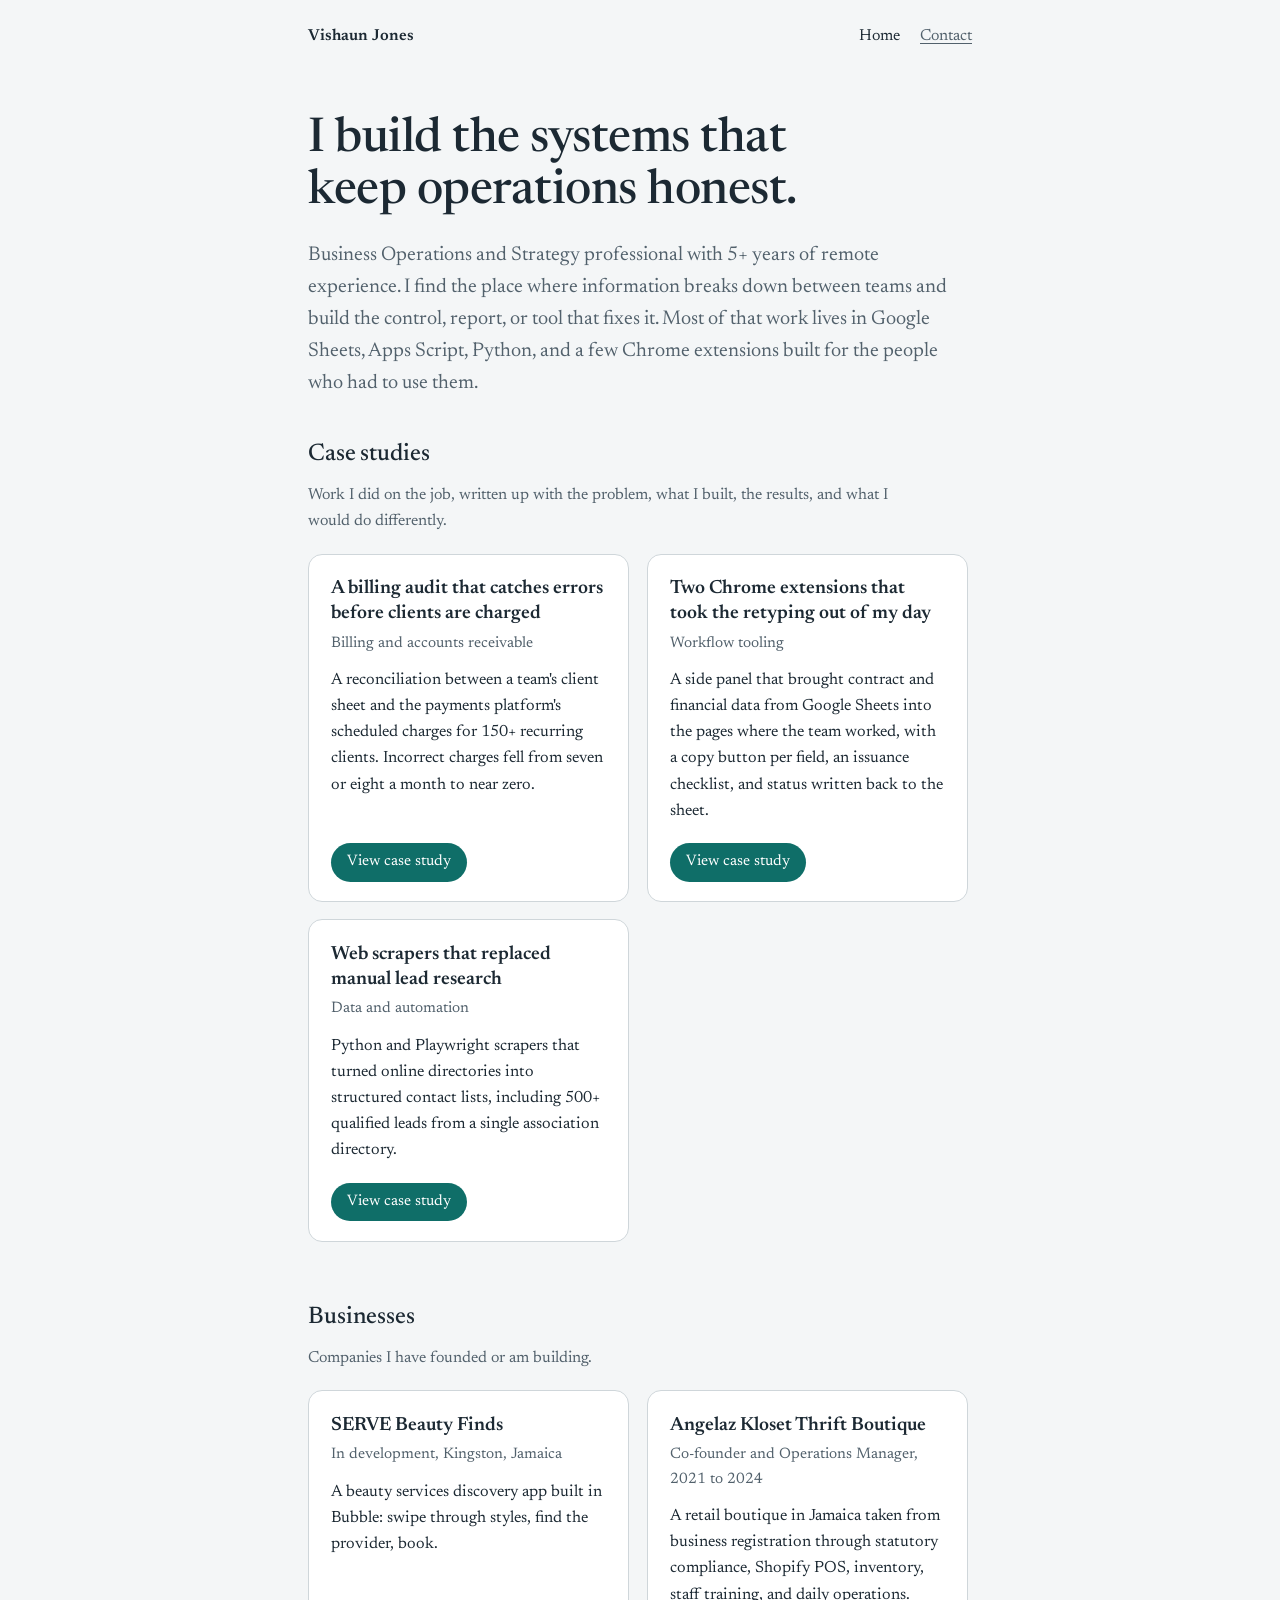
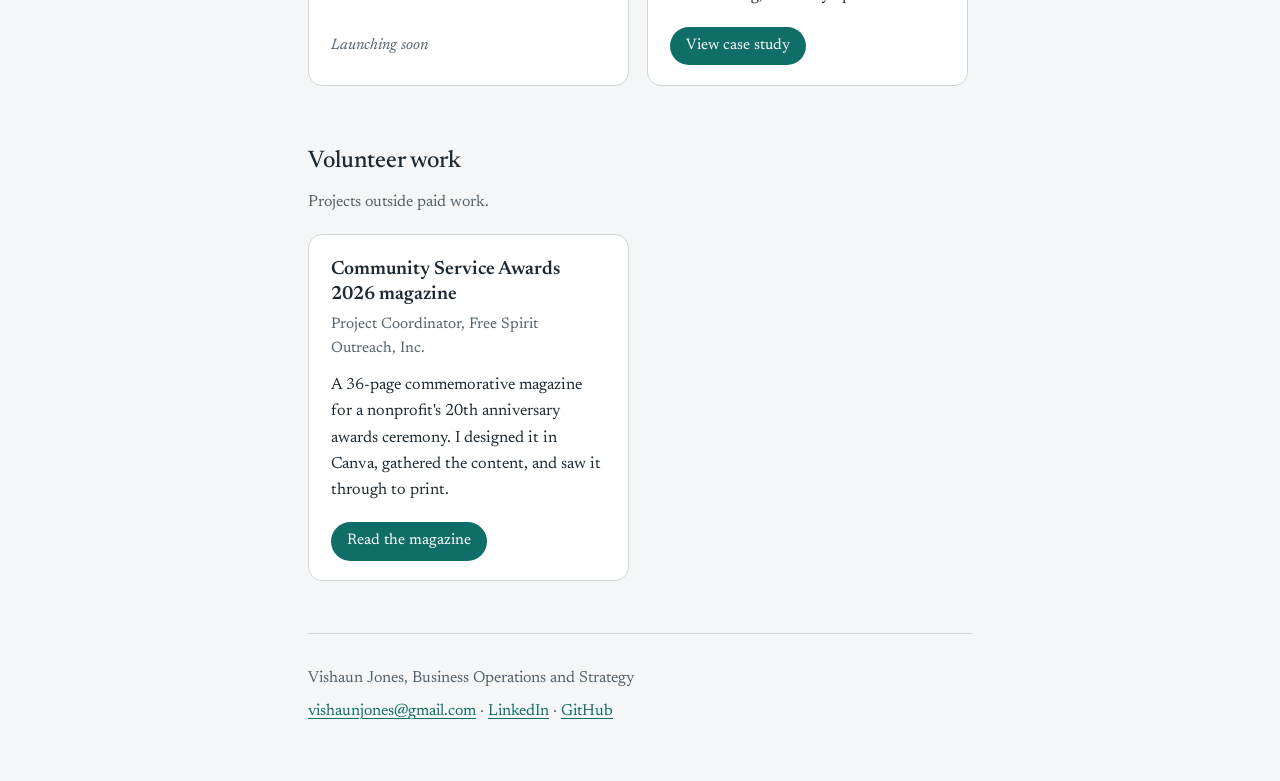
==== commit 8b384307: "Add updated index.html file" ====
--- a/index.html
+++ b/index.html
@@ -7,7 +7,7 @@
 <link rel="preconnect" href="https://fonts.googleapis.com"><link rel="preconnect" href="https://fonts.gstatic.com" crossorigin><link href="https://fonts.googleapis.com/css2?family=Newsreader:ital,opsz,wght@0,6..72,400;0,6..72,500;0,6..72,600;1,6..72,400&display=swap" rel="stylesheet"><link rel="stylesheet" href="/shared.css">
 </head>
 <body><div class="wrap">
-<header class="site"><a class="name" href="/" aria-current="page">Vishaun Jones</a><nav><a href="/case-studies/">Case studies</a><a href="/contact/">Contact</a></nav></header>
+<header class="site"><a class="name" href="/">Vishaun Jones</a><nav><a href="/" aria-current="page">Home</a><a href="/contact/">Contact</a></nav></header>
 <main>
 <div class="hero">
 <h1>I build the systems that keep operations honest.</h1>
@@ -19,9 +19,8 @@
 <p class="cat">Work I did on the job, written up with the problem, what I built, the results, and what I would do differently.</p>
 <ul class="cards">
 <li class="card"><h3>A billing audit that catches errors before clients are charged</h3><p class="meta">Billing and accounts receivable</p><p>A reconciliation between a team's client sheet and the payments platform's scheduled charges for 150+ recurring clients. Incorrect charges fell from seven or eight a month to near zero.</p><a class="btn" href="/case-studies/billing-reconciliation/">View case study</a></li>
-<li class="card"><h3>Internal Chrome extensions for a speaker booking agency</h3><p class="meta">Workflow tooling</p><p>A side panel that brought contract and financial data from Google Sheets into the pages where the team worked, with process checklists and email templates built in.</p><span class="soon">Write-up in progress</span></li>
-<li class="card"><h3>Web scrapers that replaced manual lead research</h3><p class="meta">Data and automation</p><p>Python and Playwright scrapers that structured 500+ qualified leads across university and national organization directories.</p><span class="soon">Write-up in progress</span></li>
-<li class="card"><h3>CRM list hygiene across multi-year contact data</h3><p class="meta">CRM and data quality</p><p>Cleaning and re-verifying a Salesforce and Account Engagement database with ZoomInfo and NeverBounce so campaigns reached real inboxes.</p><span class="soon">Write-up in progress</span></li>
+<li class="card"><h3>Two Chrome extensions that took the retyping out of my day</h3><p class="meta">Workflow tooling</p><p>A side panel that brought contract and financial data from Google Sheets into the pages where the team worked, with a copy button per field, an issuance checklist, and status written back to the sheet.</p><a class="btn" href="/case-studies/chrome-extensions/">View case study</a></li>
+<li class="card"><h3>Web scrapers that replaced manual lead research</h3><p class="meta">Data and automation</p><p>Python and Playwright scrapers that turned online directories into structured contact lists, including 500+ qualified leads from a single association directory.</p><a class="btn" href="/case-studies/web-scrapers/">View case study</a></li>
 </ul>
 </section>
 
@@ -33,6 +32,13 @@
 <li class="card"><h3>Angelaz Kloset Thrift Boutique</h3><p class="meta">Co-founder and Operations Manager, 2021 to 2024</p><p>A retail boutique in Jamaica taken from business registration through statutory compliance, Shopify POS, inventory, staff training, and daily operations.</p><a class="btn" href="/case-studies/angelaz-kloset/">View case study</a></li>
 </ul>
 </section>
+<section id="volunteer">
+<h2>Volunteer work</h2>
+<p class="cat">Projects outside paid work.</p>
+<ul class="cards">
+<li class="card"><h3>Community Service Awards 2026 magazine</h3><p class="meta">Project Coordinator, Free Spirit Outreach, Inc.</p><p>A 36-page commemorative magazine for a nonprofit's 20th anniversary awards ceremony. I designed it in Canva, gathered the content, and saw it through to print.</p><a class="btn" href="/projects/free-spirit-magazine/">Read the magazine</a></li>
+</ul>
+</section>
 </main>
 <footer class="site"><p>Vishaun Jones, Business Operations and Strategy</p><p><a href="mailto:vishaunjones@gmail.com">vishaunjones@gmail.com</a> &middot; <a href="https://linkedin.com/in/vishaunjones">LinkedIn</a> &middot; <a href="https://github.com/vishaunj">GitHub</a></p></footer>
 </div></body></html>
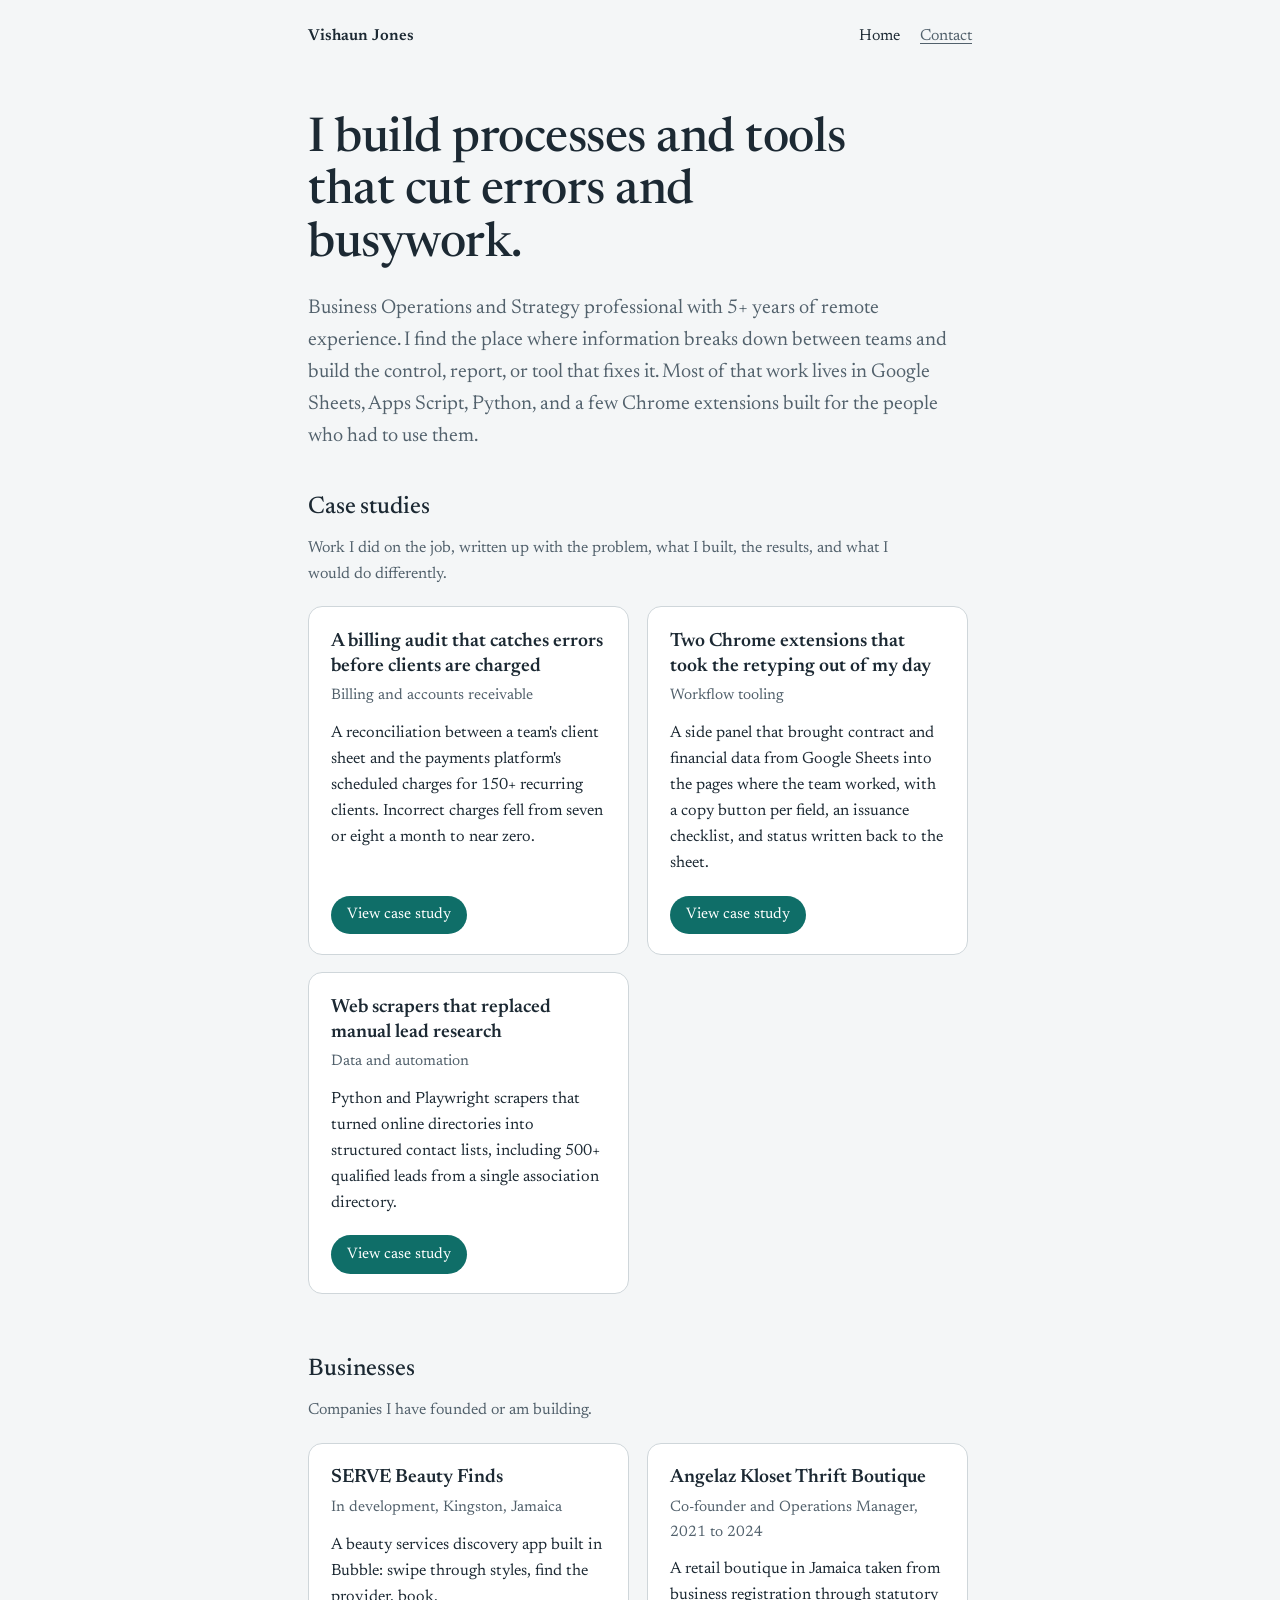
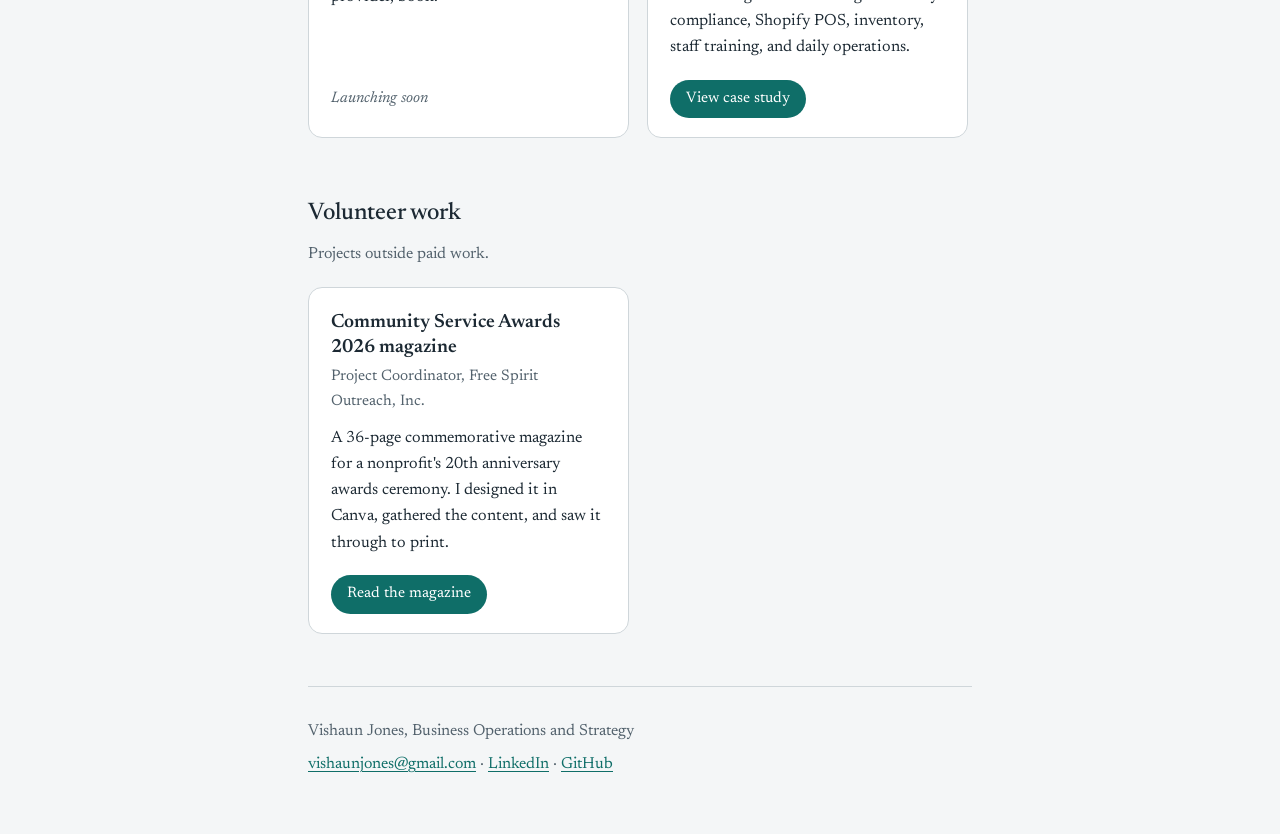
==== commit b607d011: "Update index.html" ====
--- a/index.html
+++ b/index.html
@@ -3,6 +3,14 @@
 <head>
 <meta charset="utf-8"><meta name="viewport" content="width=device-width, initial-scale=1">
 <title>Vishaun Jones | Business Operations and Strategy</title>
+<meta property="og:type" content="website">
+<meta property="og:title" content="Vishaun Jones | Business Operations and Strategy">
+<meta property="og:description" content="Business Operations and Strategy professional who builds billing controls, reporting, and small automations that remove repetitive work. Case studies and projects.">
+<meta property="og:url" content="https://vishaunj.github.io/">
+<meta property="og:image" content="https://vishaunj.github.io/og/portfolio.png">
+<meta property="og:image:width" content="1200">
+<meta property="og:image:height" content="627">
+<meta name="twitter:card" content="summary_large_image">
 <meta name="description" content="Business Operations and Strategy professional who builds billing controls, reporting, and small automations that remove repetitive work. Case studies and projects.">
 <link rel="preconnect" href="https://fonts.googleapis.com"><link rel="preconnect" href="https://fonts.gstatic.com" crossorigin><link href="https://fonts.googleapis.com/css2?family=Newsreader:ital,opsz,wght@0,6..72,400;0,6..72,500;0,6..72,600;1,6..72,400&display=swap" rel="stylesheet"><link rel="stylesheet" href="/shared.css">
 </head>
@@ -10,7 +18,7 @@
 <header class="site"><a class="name" href="/">Vishaun Jones</a><nav><a href="/" aria-current="page">Home</a><a href="/contact/">Contact</a></nav></header>
 <main>
 <div class="hero">
-<h1>I build the systems that keep operations honest.</h1>
+<h1>I build processes and tools that cut errors and busywork.</h1>
 <p class="lede">Business Operations and Strategy professional with 5+ years of remote experience. I find the place where information breaks down between teams and build the control, report, or tool that fixes it. Most of that work lives in Google Sheets, Apps Script, Python, and a few Chrome extensions built for the people who had to use them.</p>
 </div>
 
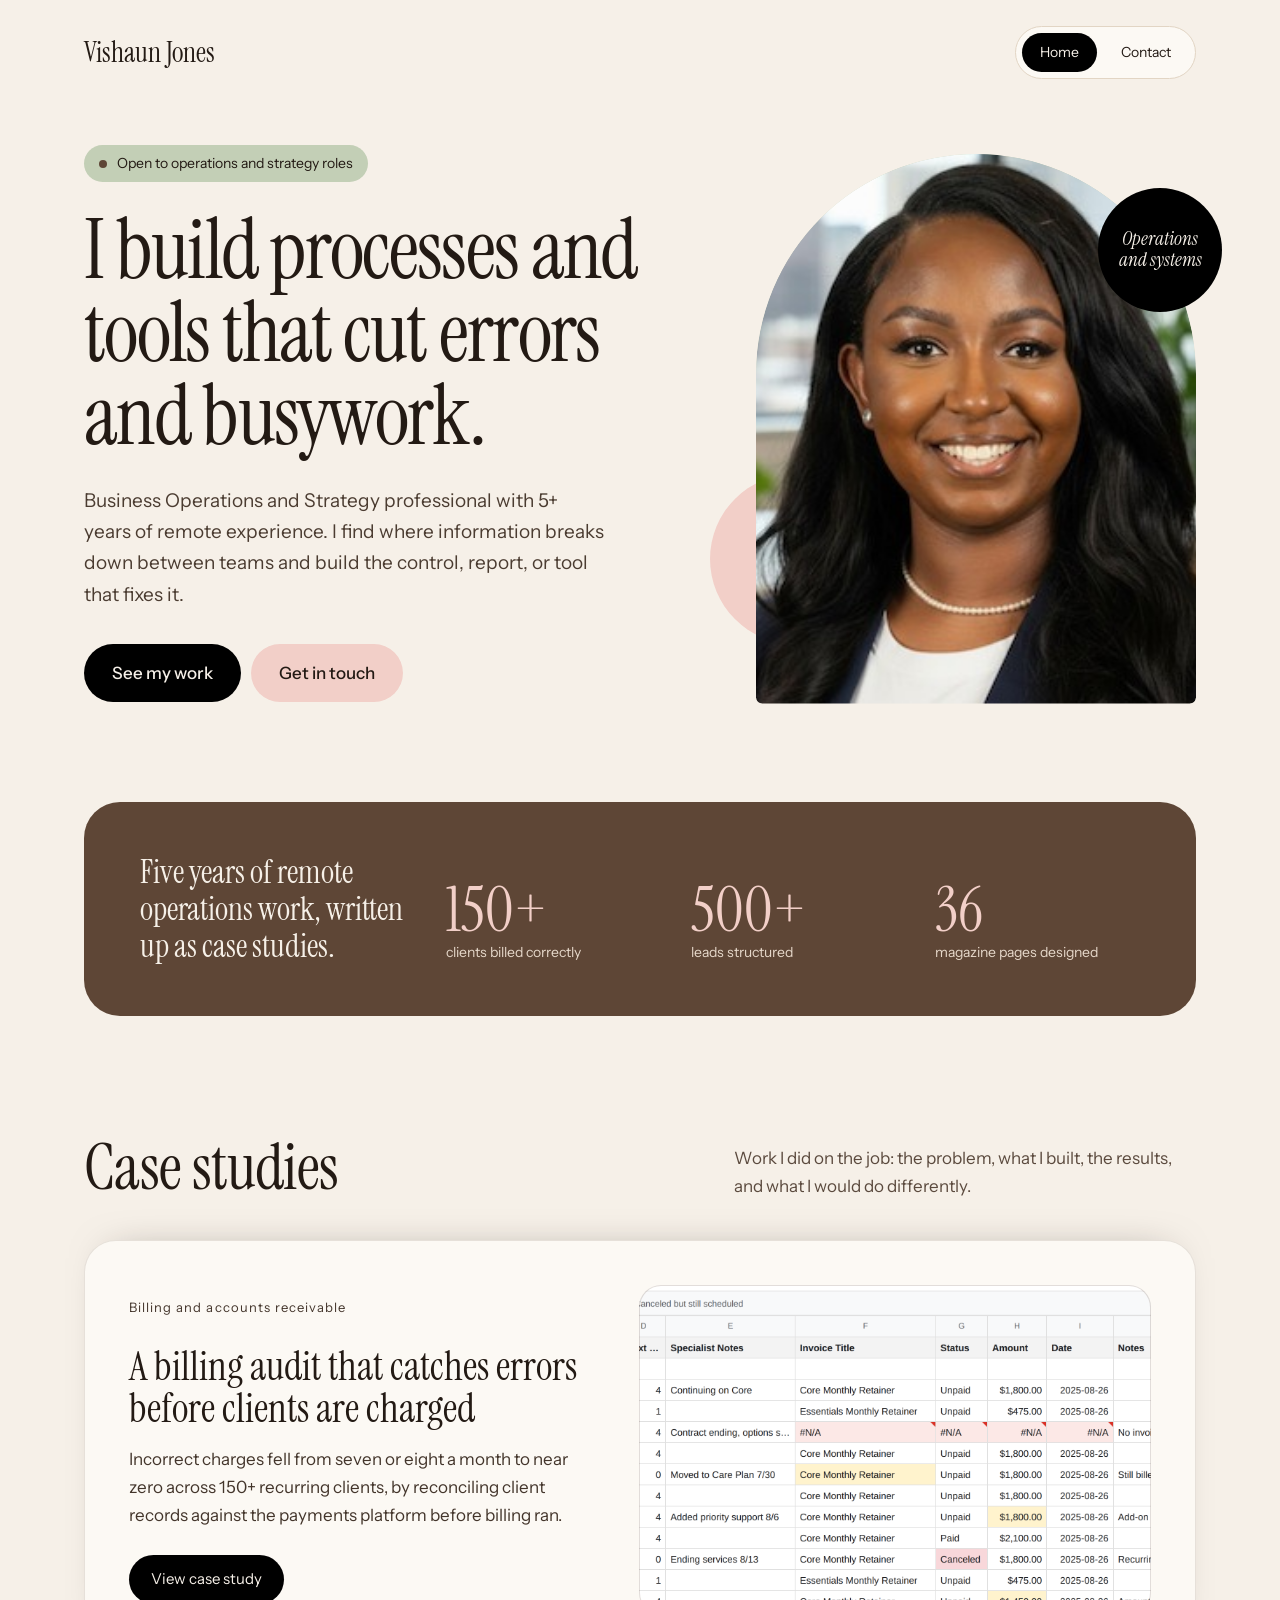
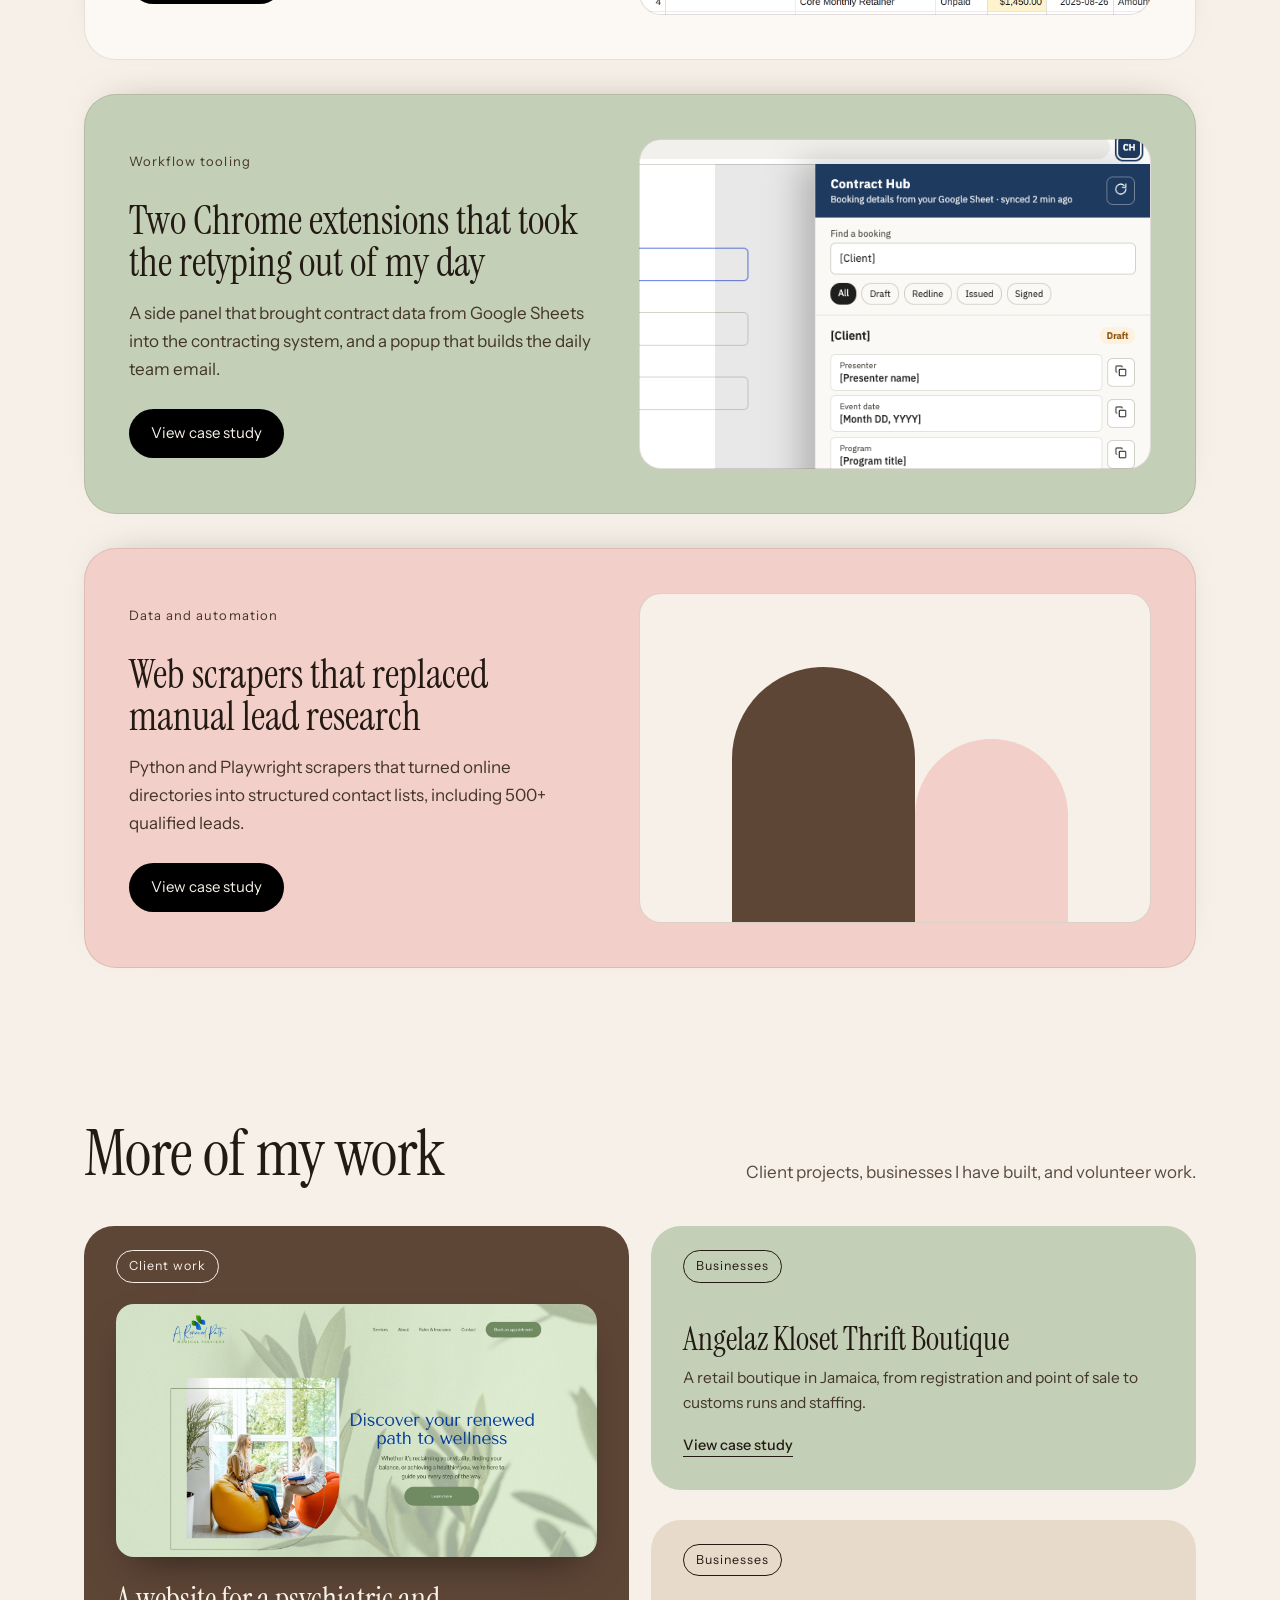
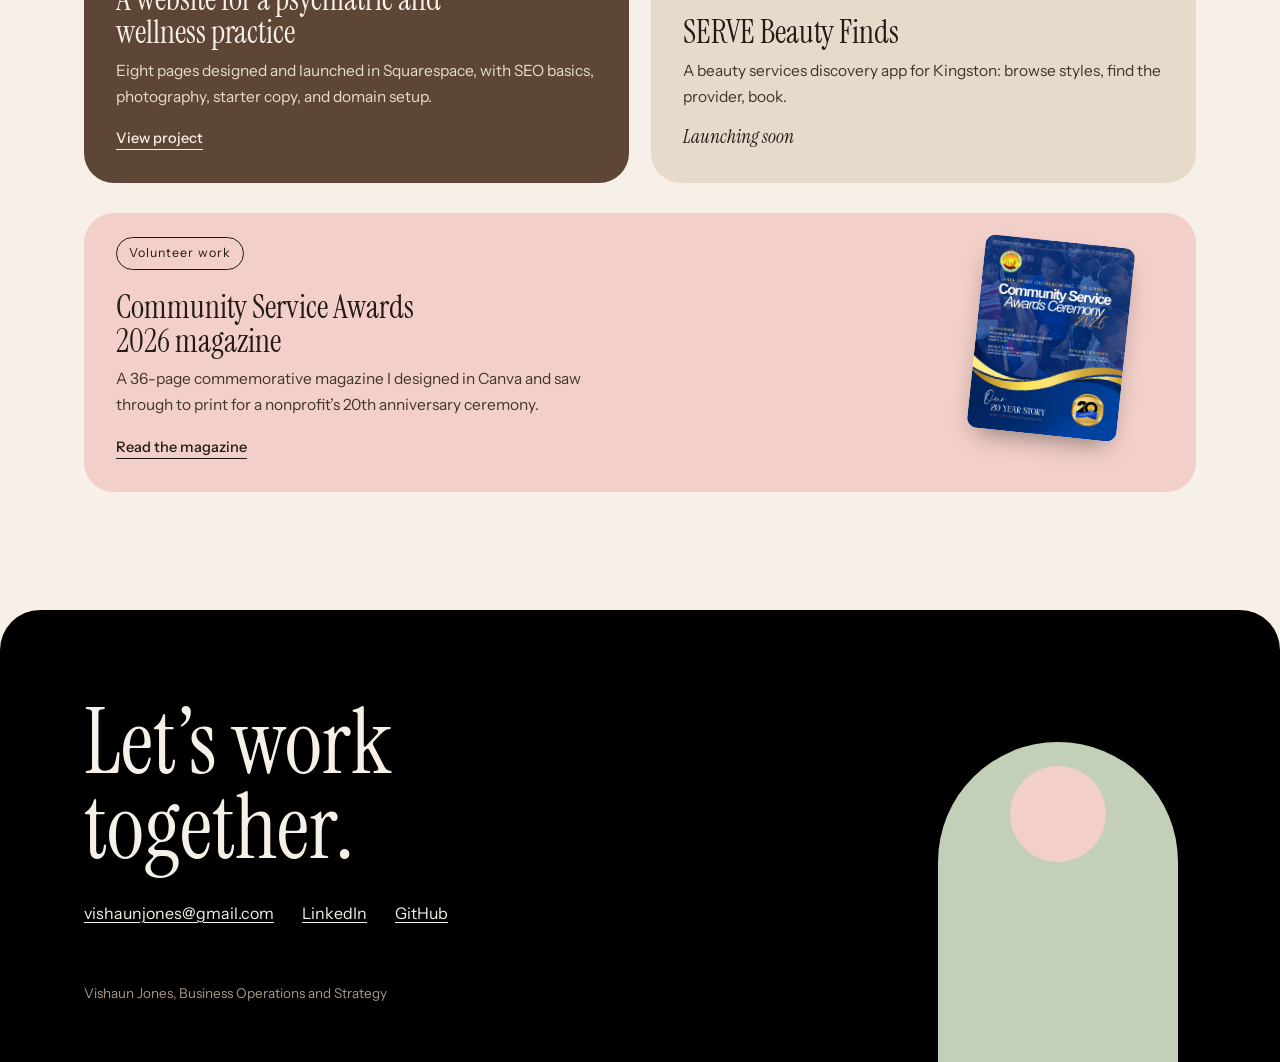
==== commit 6698abd9: "Update" ====
--- a/index.html
+++ b/index.html
@@ -12,41 +12,80 @@
 <meta property="og:image:height" content="627">
 <meta name="twitter:card" content="summary_large_image">
 <meta name="description" content="Business Operations and Strategy professional who builds billing controls, reporting, and small automations that remove repetitive work. Case studies and projects.">
-<link rel="preconnect" href="https://fonts.googleapis.com"><link rel="preconnect" href="https://fonts.gstatic.com" crossorigin><link href="https://fonts.googleapis.com/css2?family=Newsreader:ital,opsz,wght@0,6..72,400;0,6..72,500;0,6..72,600;1,6..72,400&display=swap" rel="stylesheet"><link rel="stylesheet" href="/shared.css">
+<link rel="stylesheet" href="/shared.css">
+<script src="/site.js" defer></script>
+<style>
+.home-hero,.stack,.bento{max-width:none!important;padding-left:0;padding-right:0}
+.home-hero{display:grid;grid-template-columns:1.15fr .85fr;gap:64px;align-items:center;padding:40px 0 90px}
+.home-hero h1{font-size:clamp(54px,6.6vw,98px);line-height:.98;letter-spacing:-.02em;max-width:none;margin-bottom:28px}
+.home-hero .lede{margin-bottom:34px;max-width:520px}
+.btns a{display:inline-block;padding:15px 28px;border-radius:999px;text-decoration:none;font-weight:500;margin:0 10px 10px 0}
+.btns .p{background:var(--black);color:var(--cream)} .btns .g{background:var(--blush);color:var(--ink)}
+.heroR{position:relative;max-width:440px;justify-self:end;width:100%}
+.halo{position:absolute;left:-46px;bottom:60px;width:170px;height:170px;border-radius:50%;background:var(--blush);z-index:0}
+.arch{position:relative;z-index:1;aspect-ratio:4/5;border-radius:999px 999px 28px 28px;overflow:hidden;background:var(--sage);clip-path:inset(100% 0 0 0 round 999px 999px 28px 28px);animation:rise 1.4s cubic-bezier(.2,.7,.2,1) .2s forwards}
+.arch img{width:100%;height:100%;object-fit:cover;object-position:50% 22%;display:block;transform:scale(1.08);animation:settle 1.8s cubic-bezier(.2,.7,.2,1) .2s forwards}
+@keyframes rise{to{clip-path:inset(0 0 0 0 round 999px 999px 28px 28px)}}
+@keyframes settle{to{transform:scale(1)}}
+.badge{position:absolute;right:-26px;top:34px;width:124px;height:124px;border-radius:50%;background:var(--black);color:var(--cream);display:grid;place-items:center;text-align:center;font:italic 400 19px/1.1 var(--serif);z-index:2;animation:spin 20s linear infinite}
+@keyframes spin{to{transform:rotate(360deg)}}
+.band{background:var(--mocha);color:var(--cream);border-radius:36px;padding:52px 56px;display:grid;grid-template-columns:1.3fr 1fr 1fr 1fr;gap:40px;align-items:end}
+.band p.big{font:400 32px/1.15 var(--serif);margin:0;max-width:none}
+.band .n{font:400 62px/1 var(--serif);color:var(--blush)} .band .l{font-size:14px;color:#e6d8ca}
+.shead{display:flex;justify-content:space-between;align-items:end;gap:30px;padding:120px 0 40px}
+.shead h2{font:400 64px/1 var(--serif);margin:0;letter-spacing:-.01em} .shead p{max-width:42ch;margin:0;color:var(--ink-soft)}
+.stack{list-style:none;margin:0;padding:0}
+.st{position:sticky;top:calc(90px + var(--i)*26px);display:grid;grid-template-columns:1fr 1.1fr;gap:44px;align-items:center;border-radius:32px;padding:44px;margin-bottom:34px;min-height:420px;border:1px solid rgba(94,70,54,.14);box-shadow:0 -12px 40px -30px rgba(35,26,20,.5)}
+.meta{font-size:13px;letter-spacing:.08em;color:var(--mocha);margin:0 0 12px}
+.st h3{font:400 40px/1.05 var(--serif);margin:0 0 16px} .st p{margin:0 0 26px;color:#43352b}
+.btn{display:inline-block;background:var(--black);color:var(--cream);text-decoration:none;padding:12px 22px;border-radius:999px;font-size:15px}
+.shot{height:330px;border-radius:22px;background-repeat:no-repeat;border:1px solid rgba(94,70,54,.18);background-color:#fff;position:relative;overflow:hidden}
+.shot.motif{background:var(--cream)}
+.motif .a1{position:absolute;left:18%;bottom:0;width:36%;height:78%;border-radius:999px 999px 0 0;background:var(--mocha)}
+.motif .a2{position:absolute;right:16%;bottom:0;width:30%;height:56%;border-radius:999px 999px 0 0;background:var(--blush)}
+.bento{list-style:none;margin:0;padding:0;display:grid;grid-template-columns:repeat(4,1fr);grid-auto-rows:minmax(250px,auto);gap:22px}
+.tile{border-radius:30px;padding:78px 32px 32px;position:relative;overflow:hidden;display:flex;flex-direction:column;justify-content:flex-end;transition:transform .5s cubic-bezier(.2,.7,.2,1)}
+.tile:hover{transform:scale(1.012)}
+.tile.big{grid-column:span 2;grid-row:span 2;background:var(--mocha);color:var(--cream)} .tile.big p{color:#e9dccf}
+.tile.half{grid-column:span 2} .tile.full{grid-column:span 4}
+.cat{position:absolute;top:24px;left:32px;font-size:12.5px;letter-spacing:.08em;border:1px solid currentColor;border-radius:999px;padding:5px 12px;z-index:2}
+.tile h3{font:400 32px/1.05 var(--serif);margin:0 0 8px;max-width:22ch} .tile p{margin:0 0 14px;font-size:15.5px;max-width:48ch;color:#43352b}
+.tile .tl{font-size:14.5px;font-weight:500;text-decoration:none;border-bottom:1.5px solid currentColor;align-self:flex-start;padding-bottom:2px}
+.tile .soon{font:italic 400 19px var(--serif);border:0}
+.site-shot{width:100%;aspect-ratio:16/8.4;object-fit:cover;object-position:top;border-radius:18px;margin:0 0 26px;display:block;box-shadow:0 18px 40px -18px rgba(0,0,0,.55)}
+.mag{position:absolute;right:70px;top:28px;width:150px;height:194px;object-fit:cover;object-position:top;border-radius:10px;transform:rotate(6deg);box-shadow:0 12px 26px -10px rgba(0,0,0,.45)}
+.tile.full .tt{max-width:70%}
+@media (max-width:860px){
+ .home-hero{grid-template-columns:1fr;gap:40px;padding-top:20px} .heroR{justify-self:center;max-width:320px} .badge{right:-10px;width:96px;height:96px;font-size:16px} .halo{left:-24px;width:110px;height:110px}
+ .band{grid-template-columns:1fr 1fr;padding:34px 26px;border-radius:26px;gap:26px} .band p.big{grid-column:1/-1;font-size:28px}
+ .shead{flex-direction:column;align-items:start;gap:12px;padding-top:80px} .shead h2{font-size:48px}
+ .st{grid-template-columns:1fr;gap:24px;padding:26px;top:calc(70px + var(--i)*18px);min-height:0} .shot{height:200px} .st h3{font-size:32px}
+ .bento{grid-template-columns:1fr;grid-auto-rows:auto} .tile{grid-column:auto!important;grid-row:auto!important;min-height:240px} .tile.full .tt{max-width:none} .mag{position:static;transform:rotate(3deg);margin:0 0 20px;width:120px;height:156px}
+}
+@media (prefers-reduced-motion:reduce){.arch{animation:none;clip-path:none} .arch img{animation:none;transform:none} .badge{animation:none}}
+</style>
 </head>
-<body><div class="wrap">
+<body><div class="progress" aria-hidden="true"></div>
+<div class="wrap">
 <header class="site"><a class="name" href="/">Vishaun Jones</a><nav><a href="/" aria-current="page">Home</a><a href="/contact/">Contact</a></nav></header>
 <main>
-<div class="hero">
-<h1>I build processes and tools that cut errors and busywork.</h1>
-<p class="lede">Business Operations and Strategy professional with 5+ years of remote experience. I find the place where information breaks down between teams and build the control, report, or tool that fixes it. Most of that work lives in Google Sheets, Apps Script, Python, and a few Chrome extensions built for the people who had to use them.</p>
+<section class="home-hero" aria-label="Introduction">
+<div><p class="kicker">Open to operations and strategy roles</p><h1>I build processes and tools that cut errors and busywork.</h1>
+<p class="lede">Business Operations and Strategy professional with 5+ years of remote experience. I find where information breaks down between teams and build the control, report, or tool that fixes it.</p>
+<div class="btns"><a class="p" href="#work">See my work</a><a class="g" href="/contact/">Get in touch</a></div></div>
+<div class="heroR"><span class="halo" aria-hidden="true"></span><div class="badge" aria-hidden="true">Operations<br>and systems</div><div class="arch"><img src="/images/vishaun.jpg" alt="Vishaun Jones" width="320" height="314"></div></div>
+</section>
+<div class="band" data-reveal><p class="big">Five years of remote operations work, written up as case studies.</p><div><div class="n">150+</div><div class="l">clients billed correctly</div></div><div><div class="n">500+</div><div class="l">leads structured</div></div><div><div class="n">36</div><div class="l">magazine pages designed</div></div></div>
+<div class="shead" id="work" data-reveal><h2>Case studies</h2><p>Work I did on the job: the problem, what I built, the results, and what I would do differently.</p></div>
+<ul class="stack"><li class="st" style="--i:0;background:var(--paper)"><div class="st-text"><p class="meta">Billing and accounts receivable</p><h3>A billing audit that catches errors before clients are charged</h3><p>Incorrect charges fell from seven or eight a month to near zero across 150+ recurring clients, by reconciling client records against the payments platform before billing ran.</p><a class="btn" href="/case-studies/billing-reconciliation/">View case study</a></div><div class="shot" role="img" aria-label="Screenshot from the case study" style="background-image:url(/case-studies/billing-reconciliation/images/reconciliation-sheet.png);background-position:62% 38%;background-size:190%"></div></li><li class="st" style="--i:1;background:var(--sage)"><div class="st-text"><p class="meta">Workflow tooling</p><h3>Two Chrome extensions that took the retyping out of my day</h3><p>A side panel that brought contract data from Google Sheets into the contracting system, and a popup that builds the daily team email.</p><a class="btn" href="/case-studies/chrome-extensions/">View case study</a></div><div class="shot" role="img" aria-label="Screenshot from the case study" style="background-image:url(/case-studies/chrome-extensions/images/contract-hub.png);background-position:100% 12%;background-size:210%"></div></li><li class="st" style="--i:2;background:var(--blush)"><div class="st-text"><p class="meta">Data and automation</p><h3>Web scrapers that replaced manual lead research</h3><p>Python and Playwright scrapers that turned online directories into structured contact lists, including 500+ qualified leads.</p><a class="btn" href="/case-studies/web-scrapers/">View case study</a></div><div class="shot motif" aria-hidden="true"><span class="a1"></span><span class="a2"></span></div></li></ul>
+<div class="shead" data-reveal><h2>More of my work</h2><p>Client projects, businesses I have built, and volunteer work.</p></div>
+<ul class="bento">
+<li class="tile big" data-reveal><span class="cat">Client work</span><img class="site-shot" src="/projects/renewed-path-website/images/homepage.jpg" alt="" loading="lazy"><div class="tt"><h3>A website for a psychiatric and wellness practice</h3><p>Eight pages designed and launched in Squarespace, with SEO basics, photography, starter copy, and domain setup.</p><a class="tl" href="/projects/renewed-path-website/">View project</a></div></li>
+<li class="tile half" style="background:var(--sage)" data-reveal><span class="cat">Businesses</span><div class="tt"><h3>Angelaz Kloset Thrift Boutique</h3><p>A retail boutique in Jamaica, from registration and point of sale to customs runs and staffing.</p><a class="tl" href="/case-studies/angelaz-kloset/">View case study</a></div></li>
+<li class="tile half" style="background:var(--linen)" data-reveal><span class="cat">Businesses</span><div class="tt"><h3>SERVE Beauty Finds</h3><p>A beauty services discovery app for Kingston: browse styles, find the provider, book.</p><span class="tl soon">Launching soon</span></div></li>
+<li class="tile full" style="background:var(--blush)" data-reveal><span class="cat">Volunteer work</span><img class="mag" src="/projects/free-spirit-magazine/pages/page-01.jpg" alt="" loading="lazy"><div class="tt"><h3>Community Service Awards 2026 magazine</h3><p>A 36-page commemorative magazine I designed in Canva and saw through to print for a nonprofit&rsquo;s 20th anniversary ceremony.</p><a class="tl" href="/projects/free-spirit-magazine/">Read the magazine</a></div></li>
+</ul>
+</main>
 </div>
-
-<section id="case-studies">
-<h2>Case studies</h2>
-<p class="cat">Work I did on the job, written up with the problem, what I built, the results, and what I would do differently.</p>
-<ul class="cards">
-<li class="card"><h3>A billing audit that catches errors before clients are charged</h3><p class="meta">Billing and accounts receivable</p><p>A reconciliation between a team's client sheet and the payments platform's scheduled charges for 150+ recurring clients. Incorrect charges fell from seven or eight a month to near zero.</p><a class="btn" href="/case-studies/billing-reconciliation/">View case study</a></li>
-<li class="card"><h3>Two Chrome extensions that took the retyping out of my day</h3><p class="meta">Workflow tooling</p><p>A side panel that brought contract and financial data from Google Sheets into the pages where the team worked, with a copy button per field, an issuance checklist, and status written back to the sheet.</p><a class="btn" href="/case-studies/chrome-extensions/">View case study</a></li>
-<li class="card"><h3>Web scrapers that replaced manual lead research</h3><p class="meta">Data and automation</p><p>Python and Playwright scrapers that turned online directories into structured contact lists, including 500+ qualified leads from a single association directory.</p><a class="btn" href="/case-studies/web-scrapers/">View case study</a></li>
-</ul>
-</section>
-
-<section id="ventures">
-<h2>Businesses</h2>
-<p class="cat">Companies I have founded or am building.</p>
-<ul class="cards">
-<li class="card"><h3>SERVE Beauty Finds</h3><p class="meta">In development, Kingston, Jamaica</p><p>A beauty services discovery app built in Bubble: swipe through styles, find the provider, book.</p><span class="soon">Launching soon</span></li>
-<li class="card"><h3>Angelaz Kloset Thrift Boutique</h3><p class="meta">Co-founder and Operations Manager, 2021 to 2024</p><p>A retail boutique in Jamaica taken from business registration through statutory compliance, Shopify POS, inventory, staff training, and daily operations.</p><a class="btn" href="/case-studies/angelaz-kloset/">View case study</a></li>
-</ul>
-</section>
-<section id="volunteer">
-<h2>Volunteer work</h2>
-<p class="cat">Projects outside paid work.</p>
-<ul class="cards">
-<li class="card"><h3>Community Service Awards 2026 magazine</h3><p class="meta">Project Coordinator, Free Spirit Outreach, Inc.</p><p>A 36-page commemorative magazine for a nonprofit's 20th anniversary awards ceremony. I designed it in Canva, gathered the content, and saw it through to print.</p><a class="btn" href="/projects/free-spirit-magazine/">Read the magazine</a></li>
-</ul>
-</section>
-</main>
-<footer class="site"><p>Vishaun Jones, Business Operations and Strategy</p><p><a href="mailto:vishaunjones@gmail.com">vishaunjones@gmail.com</a> &middot; <a href="https://linkedin.com/in/vishaunjones">LinkedIn</a> &middot; <a href="https://github.com/vishaunj">GitHub</a></p></footer>
-</div></body></html>
+<footer class="site"><span class="farch" aria-hidden="true"></span><span class="fdot" aria-hidden="true"></span><div class="wrap"><p class="big">Let&rsquo;s work together.</p><div class="links"><a href="mailto:vishaunjones@gmail.com">vishaunjones@gmail.com</a><a href="https://linkedin.com/in/vishaunjones">LinkedIn</a><a href="https://github.com/vishaunj">GitHub</a></div><p class="fine">Vishaun Jones, Business Operations and Strategy</p></div></footer>
+</body></html>
--- a/shared.css
+++ b/shared.css
@@ -1,46 +1,124 @@
-:root { --paper:#f4f6f7; --ink:#1c2933; --ink-soft:#52616c; --rule:#cfd6da; --teal:#0f6e68; --amber:#a8701c; --measure:66ch; }
-* { box-sizing:border-box; }
-html { background:var(--paper); }
-body { margin:0; color:var(--ink); font-family:"Newsreader",Georgia,"Times New Roman",serif; font-size:1.125rem; line-height:1.6; -webkit-font-smoothing:antialiased; }
-a { color:var(--teal); text-decoration-thickness:1px; text-underline-offset:3px; }
-a:focus-visible { outline:2px solid var(--teal); outline-offset:3px; }
-.wrap { max-width:44rem; margin:0 auto; padding:0 1.25rem; }
-header.site { display:flex; justify-content:space-between; align-items:baseline; padding:1.5rem 0 0; font-size:1rem; flex-wrap:wrap; gap:.5rem; }
-header.site .name { font-weight:600; color:var(--ink); text-decoration:none; }
-header.site nav a { margin-left:1.25rem; color:var(--ink-soft); }
-header.site nav a[aria-current] { color:var(--ink); text-decoration:none; }
-.hero { padding:4rem 0 2rem; }
-h1 { font-size:clamp(2rem,5vw,3rem); line-height:1.1; font-weight:500; letter-spacing:-0.01em; margin:0 0 1.25rem; max-width:20ch; }
-.lede { font-size:1.25rem; color:var(--ink-soft); margin:0; max-width:var(--measure); }
-section { padding:0 0 2.75rem; }
-h2 { font-size:1.5rem; font-weight:500; letter-spacing:-0.005em; margin:0 0 1rem; padding-top:.25rem; }
-p { margin:0 0 1.15rem; max-width:var(--measure); }
-ul { margin:0 0 1.15rem; padding-left:1.25rem; max-width:var(--measure); }
-li { margin-bottom:.5rem; }
-.paths { list-style:none; padding:0; margin:0; border-top:2px solid var(--ink); }
-.paths li { margin:0; padding:1.1rem 0; border-bottom:1px solid var(--rule); display:grid; grid-template-columns:11rem 1fr; gap:1rem; }
-.paths li b { font-weight:600; }
-.paths li p { margin:0 0 .4rem; font-size:1.05rem; }
-.entries { list-style:none; padding:0; margin:0; }
-.entries li { margin:0 0 1.6rem; max-width:var(--measure); }
-.entries li a.t { font-size:1.2rem; font-weight:600; }
-.entries li .meta { color:var(--ink-soft); font-size:1rem; display:block; margin:.15rem 0 .35rem; }
-.entries li p { margin:0; }
-.soon { color:var(--ink-soft); font-style:italic; }
-dl.contact { max-width:var(--measure); border-top:2px solid var(--ink); margin:1.5rem 0 2rem; }
-dl.contact div { display:grid; grid-template-columns:8rem 1fr; gap:1rem; padding:.9rem 0; border-bottom:1px solid var(--rule); }
-dl.contact dt { color:var(--ink-soft); margin:0; }
-dl.contact dd { margin:0; }
-footer.site { border-top:1px solid var(--rule); padding:2rem 0 3rem; font-size:1rem; color:var(--ink-soft); }
-footer.site p { margin-bottom:.5rem; }
-@media (max-width:560px) { .paths li, dl.contact div { grid-template-columns:1fr; gap:.2rem; } }
-.cards { list-style:none; padding:0; margin:0 0 .5rem; display:grid; grid-template-columns:repeat(auto-fill,minmax(17rem,1fr)); gap:1.1rem; }
-.card { background:#fff; border:1px solid var(--rule); border-radius:14px; padding:1.4rem 1.4rem 1.2rem; display:flex; flex-direction:column; margin:0; }
-.card h3 { font-size:1.2rem; font-weight:600; margin:0 0 .3rem; line-height:1.3; }
-.card .meta { color:var(--ink-soft); font-size:.95rem; margin:0 0 .7rem; flex:0 0 auto; }
-.card p { font-size:1.02rem; margin:0 0 1.2rem; flex:1; }
-.card .btn { align-self:flex-start; display:inline-block; padding:.45rem 1rem; border-radius:999px; background:var(--teal); color:#fff; text-decoration:none; font-size:.95rem; }
-.card .btn:hover { background:#0b5751; }
-.card .btn:focus-visible { outline:2px solid var(--ink); outline-offset:2px; }
-.card .soon { align-self:flex-start; font-size:.95rem; font-style:italic; color:var(--ink-soft); padding:.45rem 0; }
-.cat { color:var(--ink-soft); font-size:1rem; margin:-.4rem 0 1.2rem; max-width:var(--measure); }
+/* Vishaun Jones portfolio: shared styles (Soft Modern) */
+@font-face{font-family:'Instrument Serif';src:url(/fonts/instrument-serif-latin-400-normal.woff2) format('woff2');font-weight:400;font-style:normal;font-display:swap}
+@font-face{font-family:'Instrument Serif';src:url(/fonts/instrument-serif-latin-400-italic.woff2) format('woff2');font-weight:400;font-style:italic;font-display:swap}
+@font-face{font-family:'Instrument Sans';src:url(/fonts/instrument-sans-latin-400-normal.woff2) format('woff2');font-weight:400;font-display:swap}
+@font-face{font-family:'Instrument Sans';src:url(/fonts/instrument-sans-latin-500-normal.woff2) format('woff2');font-weight:500;font-display:swap}
+@font-face{font-family:'Instrument Sans';src:url(/fonts/instrument-sans-latin-600-normal.woff2) format('woff2');font-weight:600;font-display:swap}
+
+:root{
+  --cream:#F6F0E8; --paper:#FCF9F4; --linen:#E7DACA; --mocha:#5E4636; --brown:#8A6A52;
+  --black:#000; --ink:#231a14; --ink-soft:#5b4a3e; --rule:#E2D5C4;
+  --sage:#C3CFB6; --sage-deep:#A9B99B; --blush:#F2CFC8;
+  /* older names used inside some pages */
+  --teal:var(--mocha); --amber:var(--brown);
+  --serif:'Instrument Serif',Georgia,serif; --sans:'Instrument Sans',system-ui,-apple-system,sans-serif;
+  --measure:66ch;
+}
+*{box-sizing:border-box}
+html{background:var(--cream);overflow-x:clip}
+body{margin:0;font:400 17px/1.65 var(--sans);color:var(--ink);-webkit-font-smoothing:antialiased}
+a{color:inherit;text-underline-offset:3px;text-decoration-thickness:1px}
+a:focus-visible,button:focus-visible{outline:2px solid var(--mocha);outline-offset:3px;border-radius:6px}
+img{max-width:100%}
+.wrap{max-width:1200px;margin:0 auto;padding:0 44px}
+
+/* progress bar */
+.progress{position:fixed;left:0;top:0;height:4px;width:100%;background:var(--blush);transform-origin:0 50%;transform:scaleX(0);z-index:50}
+
+/* header */
+header.site{display:flex;justify-content:space-between;align-items:center;padding:26px 0}
+header.site .name{font:400 28px/1 var(--serif);text-decoration:none;color:var(--ink)}
+header.site nav{display:flex;gap:6px;background:var(--paper);border:1px solid var(--rule);padding:6px;border-radius:999px}
+header.site nav a{text-decoration:none;font-size:14px;padding:8px 18px;border-radius:999px;color:var(--ink);margin:0}
+header.site nav a[aria-current]{background:var(--black);color:var(--cream)}
+
+/* page hero (inner pages) */
+main > .hero{padding:48px 0 30px;max-width:900px}
+.kicker{display:inline-flex;align-items:center;gap:10px;font-size:14px;background:var(--sage);color:var(--ink);padding:7px 15px;border-radius:999px;margin:0 0 26px}
+.kicker::before{content:"";width:8px;height:8px;border-radius:50%;background:var(--mocha);flex:none}
+h1{font:400 clamp(44px,5.6vw,76px)/1 var(--serif);letter-spacing:-.015em;margin:0 0 24px;max-width:20ch}
+.lede{font-size:19px;color:#4b3c31;margin:0;max-width:var(--measure)}
+.visit{display:inline-block;margin-top:26px;padding:13px 24px;border-radius:999px;background:var(--black);color:var(--cream);text-decoration:none;font-size:15px}
+
+/* summary card */
+.ledger{background:var(--mocha);color:var(--cream);border-radius:30px;padding:14px 40px;margin:36px 0 70px;font-size:16px;max-width:900px}
+.ledger .row{display:grid;grid-template-columns:1.4fr 1fr;gap:1rem;padding:16px 0;border-top:1px solid rgba(246,240,232,.18);align-items:baseline}
+.ledger .row:first-child{border-top:0}
+.ledger .row > span:first-child{color:#e6d8ca}
+.ledger .row > span:nth-child(2){font:400 26px/1.15 var(--serif);color:var(--blush);font-variant-numeric:tabular-nums}
+.ledger .row > span:nth-child(3){font:400 26px/1.15 var(--serif);color:var(--sage)}
+.ledger .row:has(> span:nth-child(3)){grid-template-columns:1.4fr 1fr 1fr}
+.ledger .row:first-child:has(> span:nth-child(3)) > span{font:500 13px/1.4 var(--sans);letter-spacing:.06em;color:#d9c9b8}
+
+/* body sections */
+main section{padding:0 0 56px;max-width:900px}
+main h2{font:400 44px/1.05 var(--serif);letter-spacing:-.01em;margin:0 0 18px}
+main h3{font:400 28px/1.15 var(--serif);margin:32px 0 10px}
+main p{margin:0 0 1.1rem;max-width:var(--measure)}
+main ul{margin:0 0 1.1rem;padding-left:1.25rem;max-width:var(--measure)}
+main li{margin-bottom:.5rem}
+
+.steps{counter-reset:step;list-style:none;padding:0!important;max-width:var(--measure)}
+.steps li{counter-increment:step;position:relative;padding:22px 24px 22px 76px;margin-bottom:14px;background:var(--paper);border:1px solid var(--rule);border-radius:22px}
+.steps li::before{content:counter(step);position:absolute;left:22px;top:22px;width:38px;height:38px;border-radius:50%;background:var(--sage);color:var(--ink);font:400 20px/38px var(--serif);text-align:center}
+.steps li strong{display:block;font:400 24px/1.2 var(--serif);margin-bottom:4px}
+
+figure{margin:34px 0;max-width:100%}
+figure a{display:block}
+figure img{width:100%;height:auto;display:block;border-radius:20px;border:1px solid var(--rule);background:#fff}
+figure .placeholder{border:1.5px dashed #cdb9a2;background:var(--paper);color:var(--ink-soft);padding:3.5rem 1.5rem;text-align:center;border-radius:20px}
+figcaption{font-size:15px;color:var(--ink-soft);margin-top:12px;max-width:var(--measure)}
+
+aside.note{background:var(--blush);border-radius:20px;padding:18px 22px;color:var(--ink);font:italic 400 20px/1.4 var(--serif);margin:0 0 1.2rem;max-width:var(--measure)}
+.tools{display:flex;flex-wrap:wrap;gap:10px;padding:0!important;list-style:none}
+.tools li{background:var(--paper);border:1px solid var(--rule);padding:6px 14px;border-radius:999px;font-size:14.5px;margin:0}
+pre{background:var(--ink);color:#f3ebe1;font-size:14px;line-height:1.55;padding:18px 22px;border-radius:18px;overflow-x:auto;max-width:var(--measure)}
+pre.flow{background:var(--paper);color:var(--ink);border:1px solid var(--rule)}
+
+blockquote.testimonial{margin:18px 0;padding:34px 36px;background:var(--sage);border-radius:28px;max-width:var(--measure);position:relative}
+blockquote.testimonial::before{content:"\201C";position:absolute;top:-6px;left:24px;font:400 96px/1 var(--serif);color:var(--mocha);opacity:.5}
+blockquote.testimonial p{font:400 26px/1.3 var(--serif);margin:18px 0 14px}
+blockquote.testimonial footer{font-size:15px;color:var(--ink-soft)}
+
+/* billing timeline strip */
+.month{display:grid;grid-template-columns:repeat(30,1fr);gap:3px;margin:1.5rem 0 .6rem;max-width:var(--measure)}
+.month span{height:16px;background:var(--linen);border-radius:4px}
+.month span.audit{background:var(--mocha)} .month span.fix{background:var(--sage)!important} .month span.charge{background:var(--blush)}
+.month-key{display:flex;gap:1.4rem;font-size:14.5px;color:var(--ink-soft);margin-bottom:1.5rem;flex-wrap:wrap}
+.month-key i{display:inline-block;width:11px;height:11px;border-radius:3px;margin-right:.4rem;vertical-align:middle}
+
+/* contact list */
+dl.contact{max-width:760px;margin:24px 0 40px;background:var(--paper);border:1px solid var(--rule);border-radius:28px;padding:10px 32px}
+dl.contact div{display:grid;grid-template-columns:9rem 1fr;gap:1rem;padding:18px 0;border-bottom:1px solid var(--rule)}
+dl.contact div:last-child{border-bottom:0}
+dl.contact dt{color:var(--ink-soft);margin:0} dl.contact dd{margin:0;font-size:18px}
+
+/* footer */
+footer.site{margin:110px 0 0;background:var(--black);color:var(--cream);border-radius:40px 40px 0 0;padding:90px 0 44px;position:relative;overflow:hidden}
+footer.site .big{font:400 clamp(48px,7vw,104px)/.95 var(--serif);margin:0 0 30px;max-width:12ch}
+footer.site .links{display:flex;flex-wrap:wrap;gap:12px 28px;font-size:16px;position:relative;z-index:1}
+footer.site .links a{color:var(--cream)}
+footer.site .fine{margin-top:56px;font-size:13.5px;color:#a89888;position:relative;z-index:1}
+footer.site .farch{position:absolute;right:8%;bottom:0;width:240px;height:320px;border-radius:999px 999px 0 0;background:var(--sage)}
+footer.site .fdot{position:absolute;right:calc(8% + 72px);bottom:200px;width:96px;height:96px;border-radius:50%;background:var(--blush)}
+
+/* reveal */
+.pop{opacity:0;transform:translateY(24px);transition:opacity .8s ease,transform .8s cubic-bezier(.2,.7,.2,1)}
+.pop.in{opacity:1;transform:none}
+
+@media (max-width:860px){
+  .wrap{padding:0 20px}
+  header.site .name{font-size:24px}
+  header.site nav a{padding:8px 14px}
+  main h2{font-size:36px}
+  .ledger{padding:10px 24px;border-radius:24px}
+  .ledger .row,.ledger .row:has(> span:nth-child(3)){grid-template-columns:1fr 1fr;gap:.3rem 1rem}
+  .ledger .row > span:first-child{grid-column:1/-1}
+  .ledger .row:not(:has(> span:nth-child(3))) > span:nth-child(2){grid-column:1/-1}
+  .steps li{padding:20px 18px 20px 66px}
+  .steps li::before{left:16px}
+  dl.contact{padding:6px 22px} dl.contact div{grid-template-columns:1fr;gap:.2rem}
+  footer.site{border-radius:28px 28px 0 0;padding:70px 0 36px}
+  footer.site .farch{width:130px;height:180px} footer.site .fdot{width:56px;height:56px;bottom:112px;right:calc(8% + 36px)}
+}
+@media (prefers-reduced-motion:reduce){.pop{opacity:1;transform:none;transition:none}}
